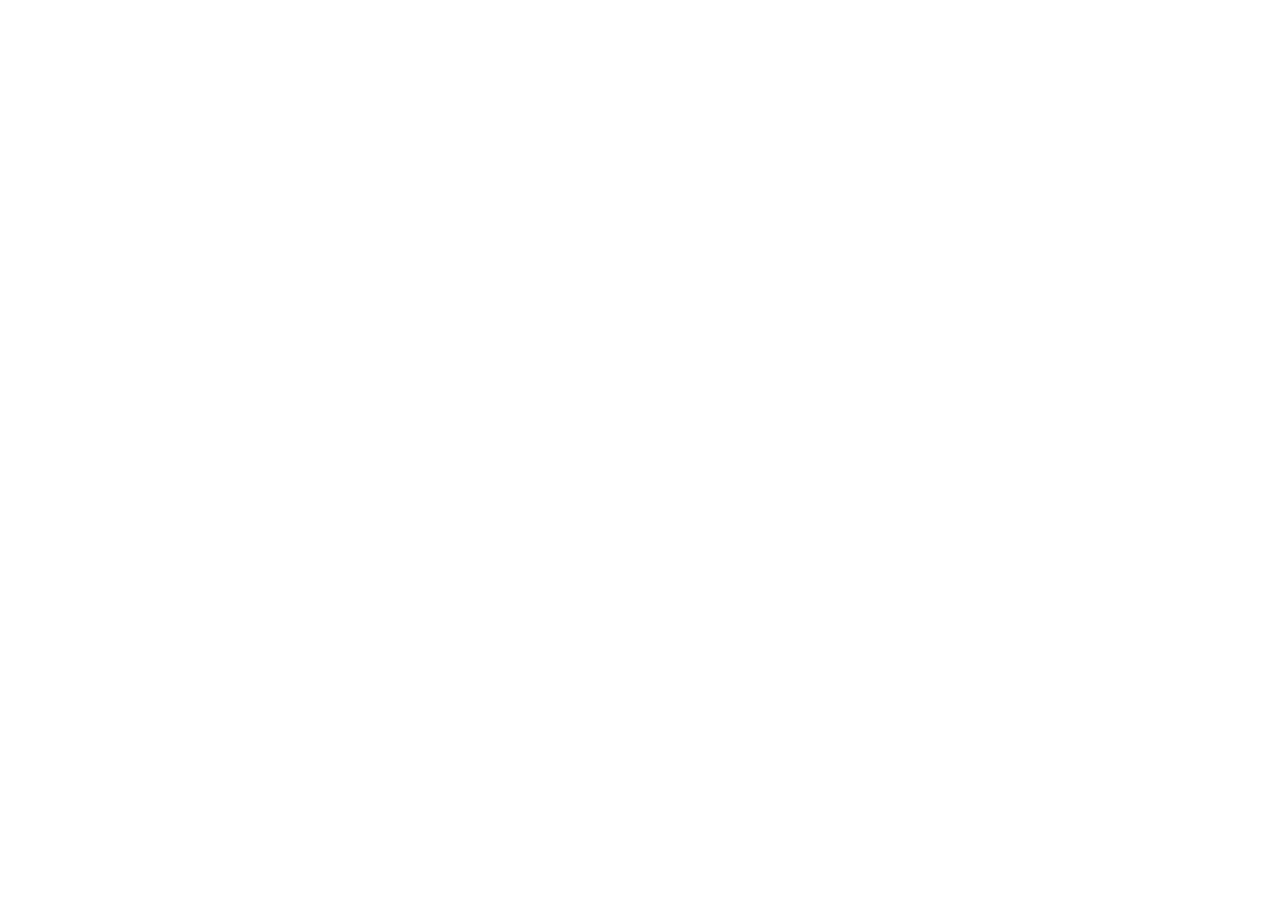
==== index.html @ f0257e53 "Add files via upload" ====
<!DOCTYPE html>
<html lang="bn">
<head>
<meta charset="UTF-8">
<meta name="viewport" content="width=device-width, initial-scale=1.0, viewport-fit=cover">
<title>রূপসা জনকল্যাণ ফাউন্ডেশন</title>

<!-- PWA -->
<link rel="manifest" href="manifest.json">
<meta name="theme-color" content="#0E3B36">
<meta name="mobile-web-app-capable" content="yes">
<meta name="apple-mobile-web-app-capable" content="yes">
<meta name="apple-mobile-web-app-status-bar-style" content="black-translucent">
<meta name="apple-mobile-web-app-title" content="রূপসা জেকেএফ">
<link rel="icon" type="image/png" href="icons/favicon.png">
<link rel="apple-touch-icon" href="icons/apple-touch-icon.png">

<link rel="preconnect" href="https://fonts.googleapis.com">
<link rel="preconnect" href="https://fonts.gstatic.com" crossorigin>
<link href="https://fonts.googleapis.com/css2?family=Baloo+Da+2:wght@500;600;700;800&family=Hind+Siliguri:wght@400;500;600;700&family=Work+Sans:wght@400;500;600&display=swap" rel="stylesheet">

<link rel="stylesheet" href="css/variables.css">
<link rel="stylesheet" href="css/base.css">
<link rel="stylesheet" href="css/nav.css">
<link rel="stylesheet" href="css/hero.css">
<link rel="stylesheet" href="css/sections.css">
<link rel="stylesheet" href="css/location.css">
<link rel="stylesheet" href="css/footer.css">
<link rel="stylesheet" href="css/feedback.css">
<link rel="stylesheet" href="css/legal.css">
<link rel="stylesheet" href="css/donate.css">
<link rel="stylesheet" href="css/member.css">
<link rel="stylesheet" href="https://cdnjs.cloudflare.com/ajax/libs/font-awesome/6.0.0/css/all.min.css">
</head>
<body>

<div id="nav-root"></div>
<div id="hero-root"></div>
<div id="intro-root"></div>
<div id="about-root"></div>
<div id="location-root"></div>
<div id="legal-root" hidden></div>
<div id="donate-root" hidden></div>
<div id="member-root" hidden></div>
<div id="footer-root"></div>
<div id="feedback-root"></div>

<script src="js/data.js"></script>
<script src="js/icons.js"></script>
<script src="js/nav.js"></script>
<script src="js/hero.js"></script>
<script src="js/sections.js"></script>
<script src="js/location.js"></script>
<script src="js/legal.js"></script>
<script src="js/donate.js"></script>
<script src="js/member-data.js"></script>
<script src="js/member.js"></script>
<script src="js/footer.js"></script>
<script src="js/feedback.js"></script>
<script src="js/router.js"></script>
<script src="js/main.js"></script>
<script src="js/pwa.js"></script>
</body>
</html>
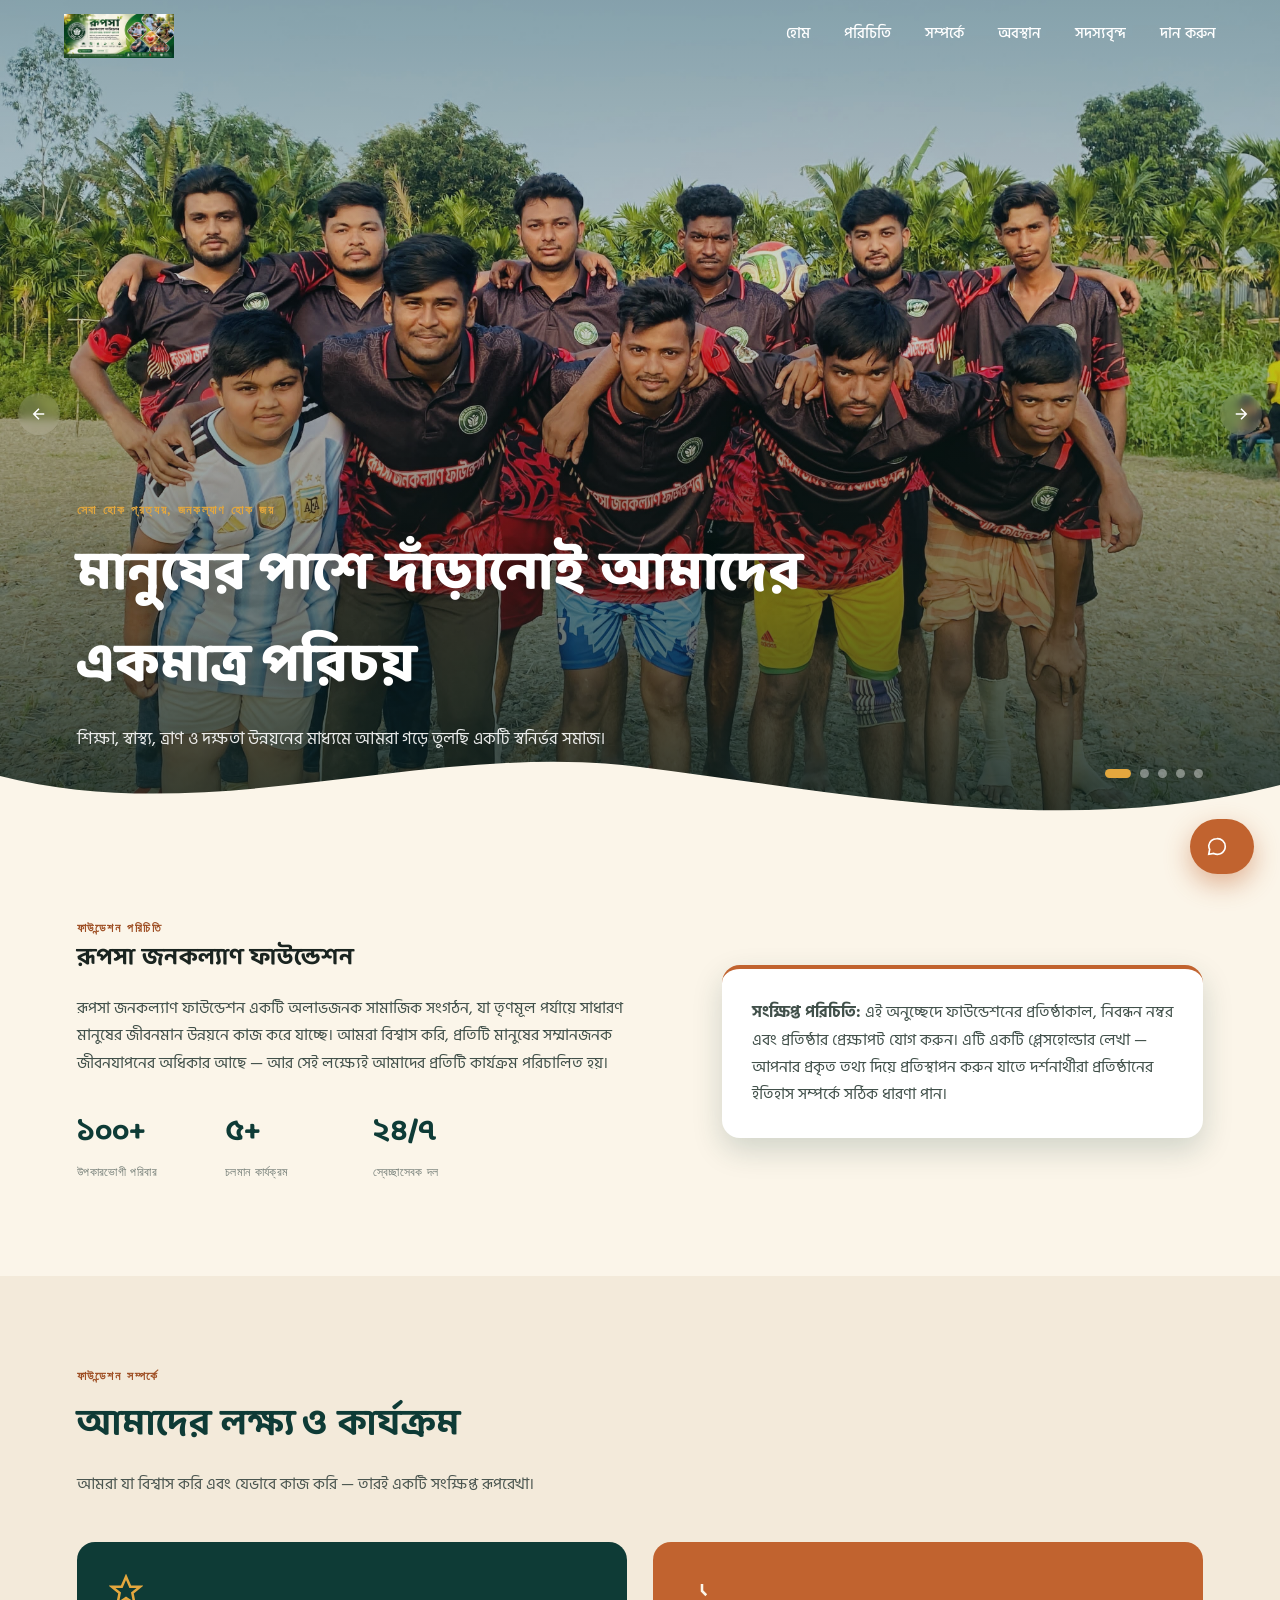
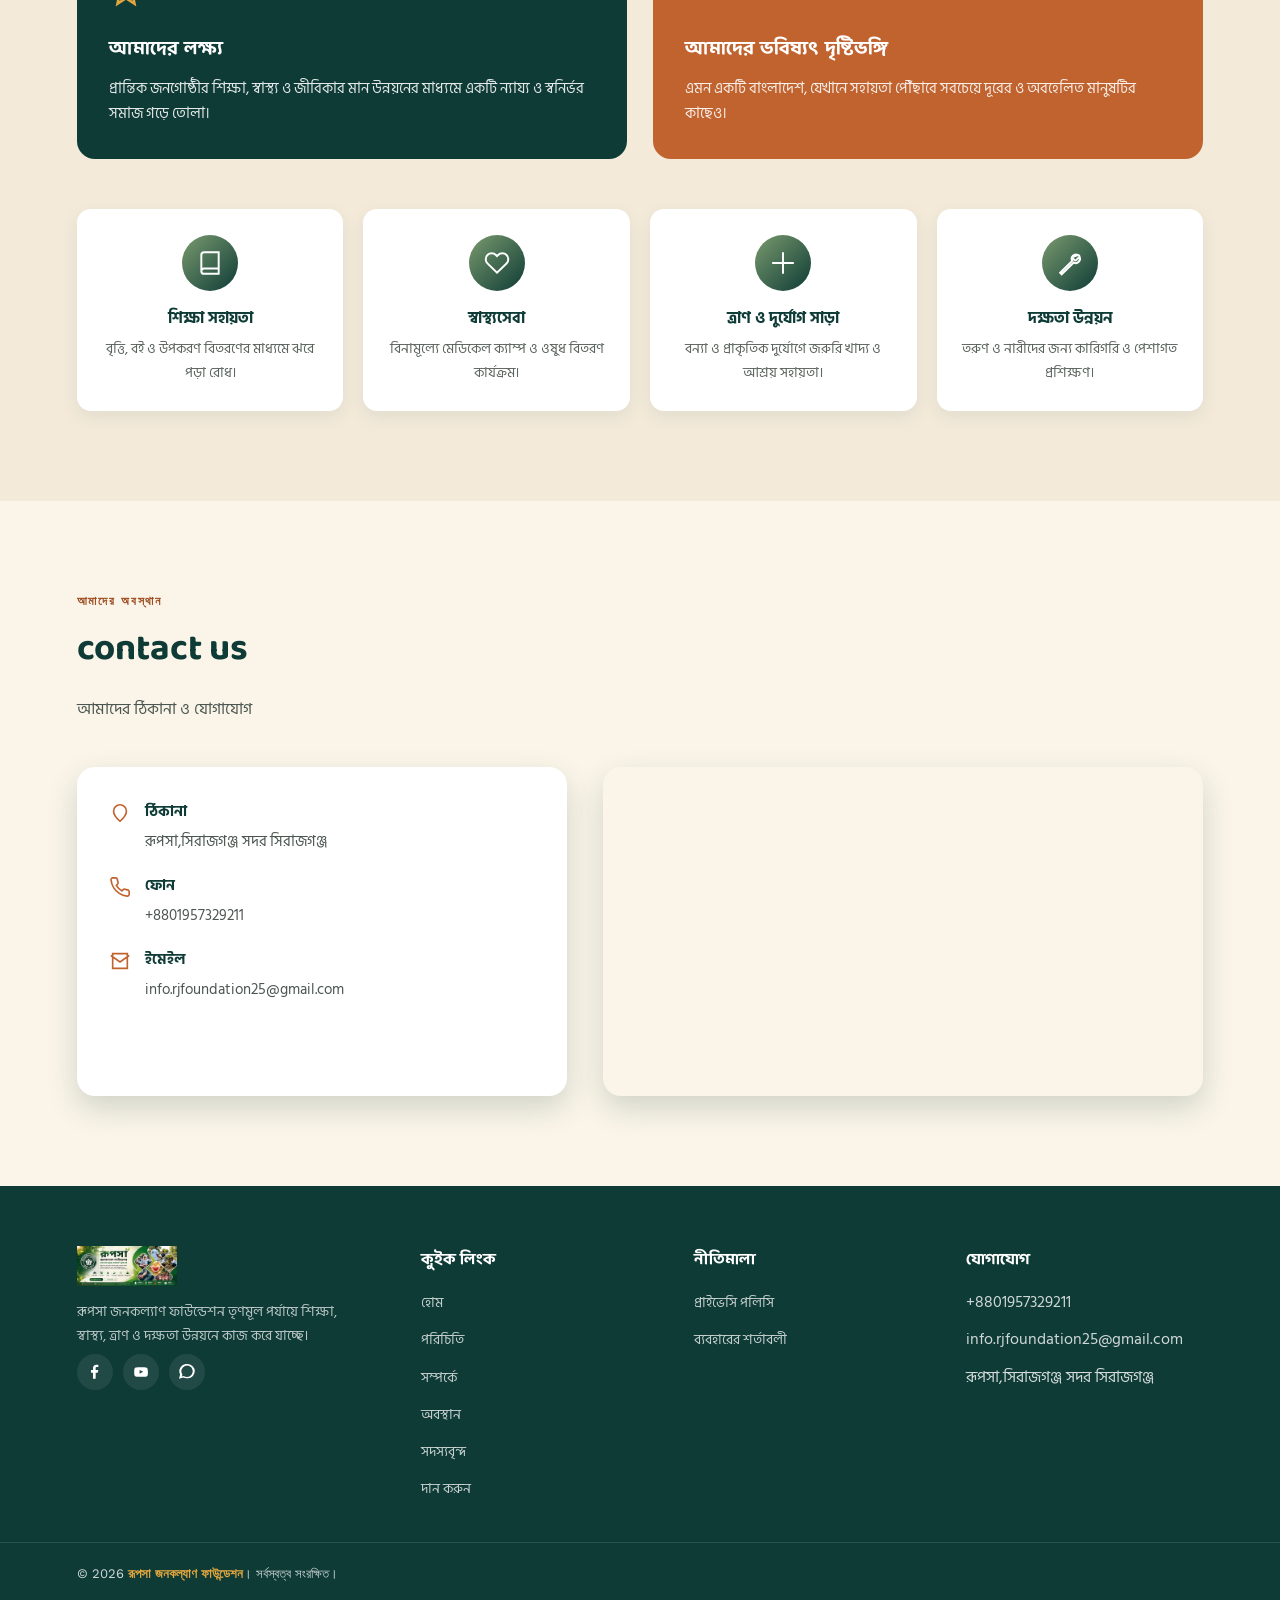
==== commit 89544d9f: "Update index.html" ====
--- a/index.html
+++ b/index.html
@@ -30,6 +30,7 @@
 <link rel="stylesheet" href="css/legal.css">
 <link rel="stylesheet" href="css/donate.css">
 <link rel="stylesheet" href="css/member.css">
+<link rel="stylesheet" href="css/back-home.css">
 <link rel="stylesheet" href="https://cdnjs.cloudflare.com/ajax/libs/font-awesome/6.0.0/css/all.min.css">
 </head>
 <body>
--- a/css/variables.css
+++ b/css/variables.css
@@ -0,0 +1,14 @@
+:root{
+  --river-deep:#0E3B36;
+  --river-deep-2:#124A43;
+  --clay:#C1632F;
+  --clay-dark:#9E4E23;
+  --turmeric:#E3A73E;
+  --rice:#FBF5E9;
+  --rice-2:#F3EADA;
+  --ink:#1A2420;
+  --moss:#7A9B6E;
+  --white:#FFFFFF;
+  --shadow: 0 12px 30px rgba(14,59,54,0.18);
+  --radius: 18px;
+}
--- a/css/base.css
+++ b/css/base.css
@@ -0,0 +1,30 @@
+*{ box-sizing:border-box; margin:0; padding:0; }
+html{ scroll-behavior:smooth; }
+body{
+  font-family:'Hind Siliguri', sans-serif;
+  background:var(--rice);
+  color:var(--ink);
+  line-height:1.7;
+  overflow-x:hidden;
+}
+h1,h2,h3,.logo-text{ font-family:'Baloo Da 2','Hind Siliguri',sans-serif; }
+a{ color:inherit; text-decoration:none; }
+img{ max-width:100%; display:block; }
+button{ font-family:inherit; cursor:pointer; border:none; background:none; }
+.eyebrow{
+  font-family:'Work Sans',sans-serif;
+  letter-spacing:.14em;
+  text-transform:uppercase;
+  font-size:.75rem;
+  font-weight:600;
+  color:var(--clay-dark);
+}
+section{ padding:90px 6vw; }
+.section-head{ max-width:640px; margin-bottom:44px; }
+.section-head h2{ font-size:clamp(1.6rem,3vw,2.3rem); margin-top:8px; color:var(--river-deep); }
+.section-head p{ margin-top:14px; color:#4B5650; }
+@media (prefers-reduced-motion: reduce){
+  html{ scroll-behavior:auto; }
+  *{ transition-duration:.001ms !important; animation-duration:.001ms !important; }
+}
+@media(max-width:520px){ section{ padding:64px 6vw; } }
--- a/css/nav.css
+++ b/css/nav.css
@@ -0,0 +1,51 @@
+.nav{
+  position:fixed; top:0; left:0; right:0; z-index:500;
+  display:flex; align-items:center; justify-content:space-between;
+  padding:14px 5vw;
+  background:rgba(14,59,54,0);
+  transition:background .35s ease, box-shadow .35s ease, padding .35s ease;
+}
+.nav.scrolled{
+  background:rgba(14,59,54,0.92);
+  backdrop-filter:blur(8px);
+  box-shadow:0 6px 20px rgba(0,0,0,0.15);
+  padding:10px 5vw;
+}
+.brand{ display:flex; align-items:center; gap:10px; }
+.brand-logo{ height:44px; width:auto; object-fit:contain; }
+.brand-mark{
+  width:38px; height:38px; border-radius:50%;
+  background:linear-gradient(135deg,var(--turmeric),var(--clay));
+  display:flex; align-items:center; justify-content:center;
+  font-weight:700; color:var(--white); font-family:'Baloo Da 2';
+  flex-shrink:0;
+}
+.logo-text{ color:var(--white); font-size:1.05rem; font-weight:700; line-height:1.2; }
+.logo-sub{ color:var(--turmeric); font-size:.68rem; font-family:'Work Sans'; letter-spacing:.08em; }
+.nav-links{ display:flex; gap:34px; }
+.nav-links a{ color:var(--white); font-weight:500; font-size:.95rem; position:relative; padding-bottom:4px; }
+.nav-links a::after{
+  content:''; position:absolute; left:0; bottom:0; width:0; height:2px;
+  background:var(--turmeric); transition:width .25s ease;
+}
+.nav-links a:hover::after{ width:100%; }
+.nav-toggle{ display:none; z-index:501; }
+.nav-toggle span{
+  display:block; width:24px; height:2px; background:var(--white); margin:5px 0;
+  transition:transform .3s ease, opacity .3s ease;
+}
+@media(max-width:720px){
+  .nav-links{
+    position:fixed; top:0; right:0; height:100vh; width:min(72vw,300px);
+    background:var(--river-deep); flex-direction:column; padding:90px 30px;
+    transform:translateX(100%); transition:transform .35s ease; gap:26px;
+    z-index:500;
+  }
+  .nav-links.open{ transform:translateX(0); }
+  .nav-toggle{ display:block; }
+
+  /* হ্যামবার্গার আইকন ক্রস (X) আইকনে পরিণত হবে */
+  .nav-toggle.active span:nth-child(1){ transform:translateY(7px) rotate(45deg); }
+  .nav-toggle.active span:nth-child(2){ opacity:0; }
+  .nav-toggle.active span:nth-child(3){ transform:translateY(-7px) rotate(-45deg); }
+}
--- a/css/hero.css
+++ b/css/hero.css
@@ -0,0 +1,34 @@
+.hero{ position:relative; height:92vh; min-height:520px; overflow:hidden; background:var(--river-deep); }
+.carousel{ position:absolute; inset:0; display:flex; height:100%; cursor:grab; touch-action:pan-y; }
+.carousel.dragging{ cursor:grabbing; }
+.slide{ position:relative; flex:0 0 100%; height:100%; overflow:hidden; }
+.slide img{ width:100%; height:100%; object-fit:cover; user-select:none; -webkit-user-drag:none; }
+.slide-fallback{
+  width:100%; height:100%; display:flex; align-items:center; justify-content:center;
+  flex-direction:column; gap:14px;
+  background:linear-gradient(135deg,var(--river-deep-2),var(--river-deep));
+}
+.slide-fallback svg{ width:52px; height:52px; opacity:.85; }
+.slide-fallback span{ color:rgba(255,255,255,.75); font-size:.9rem; font-family:'Work Sans'; }
+.hero-overlay{
+  position:absolute; inset:0;
+  background:linear-gradient(180deg, rgba(14,59,54,.35) 0%, rgba(14,59,54,.15) 35%, rgba(10,30,28,.85) 100%);
+  pointer-events:none;
+}
+.hero-content{ position:absolute; left:0; right:0; bottom:9%; z-index:20; padding:0 6vw; color:var(--white); pointer-events:none; }
+.hero-content .eyebrow{ color:var(--turmeric); }
+.hero-content h1{ font-size:clamp(2rem,5vw,3.4rem); font-weight:800; margin:8px 0 12px; max-width:820px; text-shadow:0 4px 20px rgba(0,0,0,.25); }
+.hero-content p{ max-width:560px; color:rgba(255,255,255,.9); font-size:1.05rem; }
+.hero-dots{ position:absolute; bottom:6%; right:6vw; z-index:25; display:flex; gap:9px; }
+.hero-dots button{ width:9px; height:9px; border-radius:50%; background:rgba(255,255,255,.4); transition:all .3s ease; padding:0; }
+.hero-dots button.active{ background:var(--turmeric); width:26px; border-radius:5px; }
+.hero-arrows{ position:absolute; inset:0; display:flex; align-items:center; justify-content:space-between; padding:0 18px; z-index:25; pointer-events:none; }
+.hero-arrow{
+  pointer-events:all; width:42px; height:42px; border-radius:50%;
+  background:rgba(255,255,255,.14); backdrop-filter:blur(4px);
+  display:flex; align-items:center; justify-content:center; color:var(--white); transition:background .2s ease;
+}
+.hero-arrow:hover{ background:rgba(255,255,255,.28); }
+.hero-arrow svg{ width:18px; height:18px; }
+.wave{ position:absolute; left:0; right:0; bottom:-2px; z-index:15; line-height:0; }
+.wave svg{ width:100%; height:90px; display:block; }
--- a/css/sections.css
+++ b/css/sections.css
@@ -0,0 +1,36 @@
+.intro{ background:var(--rice); }
+.intro-grid{ display:grid; grid-template-columns:1.1fr .9fr; gap:56px; align-items:center; }
+.intro-card{ background:var(--white); border-radius:var(--radius); padding:30px; box-shadow:var(--shadow); border-top:4px solid var(--clay); }
+.intro-card p{ color:#41504A; margin-bottom:0; }
+.stat-row{ display:flex; gap:28px; margin-top:30px; flex-wrap:wrap; }
+.stat{ min-width:120px; }
+.stat b{ font-family:'Baloo Da 2'; font-size:1.9rem; color:var(--river-deep); display:block; }
+.stat span{ font-family:'Work Sans'; font-size:.78rem; color:#6a756f; letter-spacing:.03em; }
+
+.about{ background:var(--rice-2); }
+.mv-grid{ display:grid; grid-template-columns:repeat(2,1fr); gap:26px; margin-bottom:50px; }
+.mv-card{ background:var(--river-deep); color:var(--white); border-radius:var(--radius); padding:32px; position:relative; overflow:hidden; }
+.mv-card.alt{ background:var(--clay); }
+.mv-card svg{ width:34px; height:34px; margin-bottom:16px; color:var(--turmeric); }
+.mv-card.alt svg{ color:var(--rice); }
+.mv-card h3{ font-size:1.2rem; margin-bottom:10px; }
+.mv-card p{ color:rgba(255,255,255,.88); font-size:.95rem; }
+
+.activities{ display:grid; grid-template-columns:repeat(4,1fr); gap:20px; }
+.activity{ background:var(--white); border-radius:14px; padding:26px 20px; text-align:center; box-shadow:0 6px 18px rgba(14,59,54,0.08); transition:transform .25s ease; }
+.activity:hover{ transform:translateY(-6px); }
+.activity-icon{
+  width:56px; height:56px; border-radius:50%; margin:0 auto 14px;
+  display:flex; align-items:center; justify-content:center;
+  background:linear-gradient(135deg,var(--moss),var(--river-deep));
+}
+.activity-icon svg{ width:26px; height:26px; color:var(--white); }
+.activity h4{ font-size:1rem; margin-bottom:6px; color:var(--river-deep); }
+.activity p{ font-size:.85rem; color:#5c655f; }
+
+@media(max-width:900px){
+  .intro-grid{ grid-template-columns:1fr; }
+  .mv-grid{ grid-template-columns:1fr; }
+  .activities{ grid-template-columns:repeat(2,1fr); }
+}
+@media(max-width:520px){ .activities{ grid-template-columns:1fr 1fr; } }
--- a/css/location.css
+++ b/css/location.css
@@ -0,0 +1,10 @@
+.location{ background:var(--rice); }
+.loc-grid{ display:grid; grid-template-columns:.9fr 1.1fr; gap:36px; align-items:stretch; }
+.loc-card{ background:var(--white); border-radius:var(--radius); padding:32px; box-shadow:var(--shadow); display:flex; flex-direction:column; gap:18px; }
+.loc-row{ display:flex; gap:14px; align-items:flex-start; }
+.loc-row svg{ width:22px; height:22px; color:var(--clay); flex-shrink:0; margin-top:3px; }
+.loc-row h4{ font-size:.95rem; color:var(--river-deep); margin-bottom:3px; }
+.loc-row span{ color:#4B5650; font-size:.92rem; }
+.map-wrap{ border-radius:var(--radius); overflow:hidden; box-shadow:var(--shadow); min-height:320px; }
+.map-wrap iframe{ width:100%; height:100%; min-height:320px; border:0; }
+@media(max-width:900px){ .loc-grid{ grid-template-columns:1fr; } }
--- a/css/footer.css
+++ b/css/footer.css
@@ -0,0 +1,58 @@
+.site-footer{ background:var(--river-deep); color:rgba(255,255,255,.8); }
+.footer-top{
+  display:grid; grid-template-columns:1.3fr 1fr 1fr 1fr; gap:36px;
+  padding:60px 6vw 40px; border-bottom:1px solid rgba(255,255,255,.12);
+}
+.footer-col h4{
+  color:var(--white); font-family:'Baloo Da 2'; font-size:1rem; margin-bottom:16px;
+  display:flex; align-items:center; justify-content:space-between; cursor:default;
+}
+.footer-col.brand-col .brand-logo-footer{ height:40px; margin-bottom:14px; }
+.footer-col.brand-col p{ font-size:.88rem; color:rgba(255,255,255,.7); max-width:280px; }
+.footer-links{ list-style:none; display:flex; flex-direction:column; gap:10px; }
+.footer-links a{ font-size:.9rem; color:rgba(255,255,255,.75); transition:color .2s ease, padding-right .2s ease; }
+.footer-links a:hover{ color:var(--turmeric); padding-right:4px; }
+.footer-social{ display:flex; gap:10px; margin-top:6px; }
+.footer-social a{
+  width:36px; height:36px; border-radius:50%; background:rgba(255,255,255,.08);
+  display:flex; align-items:center; justify-content:center; transition:background .2s ease, transform .2s ease;
+}
+.footer-social a:hover{ background:var(--turmeric); transform:translateY(-3px); }
+.footer-social svg{ width:16px; height:16px; color:var(--white); }
+.footer-accordion-toggle{ display:none; }
+
+.footer-bottom{
+  padding:20px 6vw; display:flex; align-items:center; justify-content:space-between;
+  font-size:.82rem; font-family:'Work Sans'; flex-wrap:wrap; gap:10px;
+}
+.footer-bottom b{ color:var(--turmeric); }
+
+.back-to-top{
+  position:fixed; left:26px; bottom:26px; z-index:880;
+  width:44px; height:44px; border-radius:50%;
+  background:var(--river-deep); color:var(--white);
+  display:flex; align-items:center; justify-content:center;
+  box-shadow:0 8px 20px rgba(14,59,54,.35);
+  opacity:0; transform:translateY(14px); pointer-events:none;
+  transition:all .3s ease;
+}
+.back-to-top.show{ opacity:1; transform:translateY(0); pointer-events:all; }
+.back-to-top:hover{ background:var(--clay); }
+.back-to-top svg{ width:18px; height:18px; }
+
+@media(max-width:900px){
+  .footer-top{ grid-template-columns:1fr 1fr; }
+}
+@media(max-width:640px){
+  .footer-top{ grid-template-columns:1fr; padding:44px 6vw 20px; gap:6px; }
+  .footer-col{ border-bottom:1px solid rgba(255,255,255,.1); padding-bottom:14px; }
+  .footer-col.brand-col{ border-bottom:none; }
+  .footer-col:not(.brand-col) h4{ cursor:pointer; }
+  .footer-accordion-toggle{ display:block; font-size:1.1rem; line-height:1; transition:transform .25s ease; }
+  .footer-col:not(.brand-col) .footer-links{
+    max-height:0; overflow:hidden; transition:max-height .3s ease; gap:0;
+  }
+  .footer-col:not(.brand-col).open .footer-links{ max-height:300px; padding-top:6px; }
+  .footer-col:not(.brand-col).open .footer-accordion-toggle{ transform:rotate(45deg); }
+  .footer-links a{ padding:6px 0; display:inline-block; }
+}
--- a/css/feedback.css
+++ b/css/feedback.css
@@ -0,0 +1,137 @@
+.fb-btn{
+  position:fixed; right:26px; bottom:26px; z-index:900;
+  display:flex; align-items:center; gap:10px;
+  background:var(--clay); color:var(--white);
+  padding:16px; border-radius:50px;
+  box-shadow:0 10px 26px rgba(193,99,47,0.45);
+  transition:padding .35s ease, box-shadow .3s ease;
+}
+.fb-btn svg{ width:22px; height:22px; flex-shrink:0; }
+.fb-btn-label{ max-width:0; overflow:hidden; white-space:nowrap; font-size:.92rem; font-weight:600; transition:max-width .35s ease; }
+.fb-btn:hover{ padding:16px 22px; box-shadow:0 12px 30px rgba(193,99,47,0.55); }
+.fb-btn:hover .fb-btn-label{ max-width:140px; }
+.fb-btn.pulse::before{
+  content:''; position:absolute; inset:0; border-radius:50%;
+  box-shadow:0 0 0 0 rgba(193,99,47,.55);
+  animation:fbpulse 2.4s ease-out infinite;
+}
+@keyframes fbpulse{
+  0%{ box-shadow:0 0 0 0 rgba(193,99,47,.5); }
+  70%{ box-shadow:0 0 0 16px rgba(193,99,47,0); }
+  100%{ box-shadow:0 0 0 0 rgba(193,99,47,0); }
+}
+.fb-tip{
+  position:fixed; right:26px; bottom:96px; z-index:895;
+  background:var(--river-deep); color:var(--white); font-size:.82rem;
+  padding:8px 14px; border-radius:10px; opacity:0; transform:translateY(6px);
+  transition:all .3s ease; pointer-events:none;
+}
+.fb-tip.show{ opacity:1; transform:translateY(0); }
+.fb-tip::after{ content:''; position:absolute; right:18px; bottom:-6px; border:6px solid transparent; border-top-color:var(--river-deep); }
+
+.fb-overlay{
+  position:fixed; inset:0; background:rgba(14,59,54,.55); backdrop-filter:blur(2px);
+  z-index:950; opacity:0; pointer-events:none; transition:opacity .3s ease;
+  display:flex; align-items:flex-end; justify-content:center;
+}
+.fb-overlay.open{ opacity:1; pointer-events:all; }
+@media(min-width:640px){ .fb-overlay{ align-items:center; } }
+
+.fb-panel{
+  position:relative; background:var(--rice); width:100%; max-width:420px; border-radius:22px 22px 0 0;
+  padding:30px 28px 34px; transform:translateY(40px); transition:transform .35s ease;
+  max-height:88vh; overflow-y:auto;
+}
+@media(min-width:640px){ .fb-panel{ border-radius:22px; } }
+.fb-overlay.open .fb-panel{ transform:translateY(0); }
+.fb-panel h3{ color:var(--river-deep); font-size:1.3rem; margin-bottom:6px; }
+.fb-panel > p{ color:#5c655f; font-size:.88rem; margin-bottom:20px; }
+.fb-close{ position:absolute; top:16px; right:16px; background:rgba(0,0,0,.06); width:32px; height:32px; border-radius:50%; display:flex; align-items:center; justify-content:center; }
+.fb-field{ margin-bottom:16px; }
+.fb-field label{ display:block; font-size:.82rem; font-weight:600; color:var(--river-deep); margin-bottom:6px; }
+.fb-field input, .fb-field textarea{
+  width:100%; border:1.5px solid #E1D9C7; border-radius:10px; padding:11px 14px;
+  font-family:'Hind Siliguri'; font-size:.95rem; background:var(--white); resize:vertical;
+}
+.fb-field input:focus, .fb-field textarea:focus{ outline:2px solid var(--moss); border-color:transparent; }
+.fb-stars{ display:flex; gap:6px; }
+.fb-stars button{ padding:2px; }
+.fb-stars svg{ width:26px; height:26px; color:#DBD2BE; transition:color .15s ease; }
+.fb-stars button.active svg, .fb-stars button:hover svg{ color:var(--turmeric); }
+.fb-submit{
+  width:100%; background:var(--river-deep); color:var(--white); padding:13px;
+  border-radius:12px; font-weight:600; font-size:.98rem; margin-top:6px; transition:background .2s ease;
+}
+.fb-submit:hover{ background:var(--river-deep-2); }
+.fb-toast{
+  position:fixed; left:50%; bottom:30px; transform:translate(-50%,20px);
+  background:var(--moss); color:var(--white); padding:13px 22px; border-radius:12px;
+  font-size:.9rem; z-index:1000; opacity:0; transition:all .3s ease; pointer-events:none;
+  box-shadow:var(--shadow);
+}
+.fb-toast.show{ opacity:1; transform:translate(-50%,0); }
+.fb-toast.fb-toast-error{ background:#B3402A; }
+
+.hidden{ display:none !important; }
+
+/* --- এভারেজ রেটিং সামারি --- */
+.fb-summary{
+  display:flex; gap:18px; background:var(--rice-2); border:1px solid #E1D9C7; border-radius:14px;
+  padding:16px; margin-bottom:20px; align-items:center; flex-wrap:wrap;
+}
+.fb-summary-score{ text-align:center; flex:0 0 auto; min-width:80px; }
+.fb-summary-score span{ display:block; font-size:2rem; font-weight:700; color:var(--river-deep); line-height:1; }
+.fb-summary-stars{ display:flex; justify-content:center; gap:2px; margin:6px 0 4px; }
+.fb-summary-stars span svg{ width:14px; height:14px; color:#DBD2BE; }
+.fb-summary-stars span.on svg{ color:var(--turmeric); }
+.fb-summary-score small{ color:#5c655f; font-size:.76rem; font-weight:600; }
+.fb-summary-bars{ flex:1; min-width:150px; display:flex; flex-direction:column; gap:6px; }
+.fb-bar-row{ display:flex; align-items:center; gap:8px; font-size:.76rem; color:var(--ink); }
+.fb-bar-label{ display:flex; align-items:center; gap:3px; min-width:28px; }
+.fb-bar-label svg{ color:var(--turmeric); }
+.fb-bar-track{ flex:1; height:7px; background:#E1D9C7; border-radius:6px; overflow:hidden; }
+.fb-bar-fill{ display:block; height:100%; background:var(--moss); border-radius:6px; transition:width .5s ease; }
+.fb-bar-pct{ min-width:30px; text-align:right; color:#5c655f; }
+
+.fb-hint{ display:block; font-size:.74rem; color:#5c655f; font-weight:400; margin-top:4px; }
+
+.fb-form-actions{ display:flex; gap:10px; margin-top:6px; }
+.fb-form-actions .fb-submit{ margin-top:0; }
+.fb-delete{
+  flex:0 0 auto; background:var(--white); color:#B3402A; border:1.5px solid #E7C6BC;
+  padding:13px 16px; border-radius:12px; font-weight:600; font-size:.9rem; transition:background .2s ease;
+}
+.fb-delete:hover{ background:#FBEDEA; }
+
+.fb-divider{
+  text-align:center; color:#5c655f; font-weight:600; font-size:.85rem;
+  margin:24px 0 14px; position:relative;
+}
+.fb-divider::before, .fb-divider::after{ content:''; position:absolute; top:50%; width:32%; border-top:1.5px solid #E1D9C7; }
+.fb-divider::before{ left:0; }
+.fb-divider::after{ right:0; }
+
+.fb-reviews{ display:flex; flex-direction:column; gap:12px; }
+.fb-empty{ text-align:center; color:#5c655f; font-size:.88rem; padding:10px 0; }
+
+.fb-review-item{
+  background:var(--white); border:1px solid #E1D9C7; border-radius:14px; padding:14px 16px;
+}
+.fb-review-top{ display:flex; align-items:center; gap:10px; margin-bottom:8px; }
+.fb-review-avatar{
+  width:34px; height:34px; border-radius:50%; background:var(--river-deep); color:var(--white);
+  display:flex; align-items:center; justify-content:center; font-weight:700; font-size:.9rem; flex-shrink:0;
+}
+.fb-review-namebox{ display:flex; flex-direction:column; min-width:0; }
+.fb-review-name{ font-weight:600; color:var(--ink); font-size:.92rem; word-break:break-word; }
+.fb-review-stars{ display:flex; gap:1px; margin-top:2px; }
+.fb-review-stars .fb-star-sm svg{ width:11px; height:11px; color:#DBD2BE; }
+.fb-review-stars .fb-star-sm.on svg{ color:var(--turmeric); }
+.fb-review-text{ font-size:.9rem; color:var(--ink); line-height:1.6; margin:0; }
+.fb-review-date{ display:block; margin-top:8px; font-size:.72rem; color:#8a9187; }
+
+.fb-load-more{
+  display:block; margin:16px auto 0; background:none; border:1.5px solid #E1D9C7; color:var(--river-deep);
+  padding:9px 20px; border-radius:20px; font-weight:600; font-size:.85rem; transition:.2s;
+}
+.fb-load-more:hover{ border-color:var(--moss); }
--- a/css/legal.css
+++ b/css/legal.css
@@ -0,0 +1,7 @@
+.legal-page{ padding:150px 6vw 90px; max-width:820px; margin:0 auto; }
+.legal-page h1{ color:var(--river-deep); font-size:clamp(1.7rem,4vw,2.4rem); margin-bottom:18px; }
+.legal-page h2{ color:var(--river-deep); font-size:1.2rem; margin:30px 0 10px; }
+.legal-page p, .legal-page li{ color:#41504A; font-size:.98rem; margin-bottom:10px; }
+.legal-page ul{ padding-right:20px; }
+.legal-updated{ font-family:'Work Sans'; font-size:.8rem; color:var(--clay-dark); margin-bottom:26px; display:block; }
+/* ---------- "মূল পাতায় ফিরুন" — এখন শেয়ার্ড ফিক্সড বাটন, দেখুন css/back-home.css (.rjf-back-home) ---------- */
--- a/css/donate.css
+++ b/css/donate.css
@@ -0,0 +1,644 @@
+/* ==========================================================================
+   রূপসা জনকল্যাণ ফাউন্ডেশন — Donation Page
+   Design tokens
+   ========================================================================== */
+
+@import url('https://fonts.googleapis.com/css2?family=Hind+Siliguri:wght@400;500;600;700&family=Fraunces:opsz,wght@9..144,400;9..144,500;9..144,600;9..144,700&display=swap');.donate-page {
+  /* Color — warm cotton & marigold, deep teal (the palette this foundation
+     already uses on its main site), not the neon-tech look this page had. */
+  --cream: #FBF5E9;
+  --card: #FFFFFF;
+  --ink: #22302B;
+  --ink-soft: #5B6B62;
+  --teal: #0E5F52;
+  --teal-deep: #0A4A40;
+  --marigold: #E4A335;
+  --marigold-deep: #C7841C;
+  --terracotta: #C1502E;
+  --stitch: #D8C6A1;
+  --line: rgba(34, 48, 43, 0.1);
+
+  --font-display: 'Fraunces', 'Hind Siliguri', serif;
+  --font-body: 'Hind Siliguri', 'Fraunces', sans-serif;
+
+  --radius-lg: 22px;
+  --radius-md: 14px;
+  --radius-sm: 9px;
+
+  --shadow-card: 0 24px 60px -20px rgba(14, 95, 82, 0.35);
+  --shadow-soft: 0 8px 24px -12px rgba(34, 48, 43, 0.25);
+}
+
+.donate-page.dark-theme {
+  --cream: #10201B;
+  --card: #16302A;
+  --ink: #F3EFE3;
+  --ink-soft: #B9C7C0;
+  --line: rgba(243, 239, 227, 0.12);
+  --stitch: #3D5148;
+  --shadow-card: 0 24px 60px -18px rgba(0, 0, 0, 0.6);
+}
+
+.donate-page * { box-sizing: border-box; }
+
+.donate-page { scroll-behavior: smooth; }
+
+.donate-page {
+  margin: 0;
+  padding-top: 130px;
+  font-family: var(--font-body);
+  background: var(--cream);
+  color: var(--ink);
+  min-height: 100vh;
+  -webkit-font-smoothing: antialiased;
+  transition: background 0.4s ease, color 0.4s ease;
+}
+@media (max-width: 520px) { .donate-page { padding-top: 105px; } }
+
+.donate-page a { color: inherit; }
+
+.donate-page ::selection { background: var(--marigold); color: var(--teal-deep); }
+
+.donate-page /* Focus visibility kept everywhere for accessibility */
+a:focus-visible,
+.donate-page button:focus-visible,
+.donate-page input:focus-visible,
+.donate-page select:focus-visible {
+  outline: 2px solid var(--marigold);
+  outline-offset: 2px;
+}
+
+.donate-page /* ==========================================================================
+   Top bar
+   ========================================================================== */
+
+.topbar {
+  position: sticky;
+  top: 0;
+  z-index: 40;
+  display: flex;
+  align-items: center;
+  justify-content: space-between;
+  gap: 12px;
+  padding: 14px 18px;
+  background: var(--teal);
+  color: #FBF5E9;
+}
+
+.donate-page .topbar-brand {
+  display: flex;
+  align-items: center;
+  gap: 10px;
+  min-width: 0;
+}
+
+.donate-page .logo-img {
+  width: 42px;
+  height: 42px;
+  border-radius: 50%;
+  border: 2px solid var(--marigold);
+  object-fit: cover;
+  flex-shrink: 0;
+  background: #fff;
+}
+
+.donate-page .topbar-brand h1 {
+  font-family: var(--font-display);
+  font-size: 15px;
+  font-weight: 600;
+  margin: 0;
+  line-height: 1.25;
+  white-space: nowrap;
+  overflow: hidden;
+  text-overflow: ellipsis;
+}
+
+.donate-page .topbar-brand span {
+  display: block;
+  font-size: 11px;
+  color: rgba(251, 245, 233, 0.75);
+  font-weight: 400;
+}
+
+.donate-page .topbar-actions {
+  display: flex;
+  align-items: center;
+  gap: 8px;
+  flex-shrink: 0;
+}
+
+.donate-page .icon-btn {
+  background: rgba(251, 245, 233, 0.12);
+  border: 1px solid rgba(251, 245, 233, 0.28);
+  color: #FBF5E9;
+  width: 38px;
+  height: 38px;
+  border-radius: 50%;
+  cursor: pointer;
+  display: grid;
+  place-items: center;
+  font-size: 14px;
+  transition: background 0.25s ease, transform 0.25s ease;
+}
+
+.donate-page .icon-btn:hover { background: rgba(251, 245, 233, 0.22); transform: translateY(-1px); }
+
+.donate-page /* ==========================================================================
+   Side menu
+   ========================================================================== */
+
+.menu-overlay {
+  position: fixed;
+  inset: 0;
+  background: rgba(10, 20, 17, 0.55);
+  z-index: 60;
+  opacity: 0;
+  pointer-events: none;
+  transition: opacity 0.35s ease;
+}
+
+.donate-page .menu-overlay.active { opacity: 1; pointer-events: auto; }
+
+.donate-page .side-menu {
+  position: fixed;
+  top: 0;
+  left: -280px;
+  width: 270px;
+  height: 100%;
+  background: var(--card);
+  z-index: 61;
+  transition: left 0.35s cubic-bezier(.2,.8,.2,1);
+  box-shadow: 12px 0 40px rgba(0,0,0,0.25);
+  padding: 26px 0 0;
+  display: flex;
+  flex-direction: column;
+}
+
+.donate-page .side-menu.active { left: 0; }
+
+.donate-page .side-menu-header {
+  padding: 0 22px 18px;
+  border-bottom: 1px dashed var(--stitch);
+  margin-bottom: 8px;
+}
+
+.donate-page .side-menu-header strong {
+  font-family: var(--font-display);
+  font-size: 17px;
+  display: block;
+}
+
+.donate-page .side-menu-header small { color: var(--ink-soft); font-size: 12px; }
+
+.donate-page .side-menu a {
+  display: flex;
+  align-items: center;
+  gap: 14px;
+  padding: 13px 22px;
+  text-decoration: none;
+  color: var(--ink);
+  font-weight: 500;
+  font-size: 14.5px;
+  border-left: 3px solid transparent;
+  transition: background 0.2s ease, border-color 0.2s ease, padding-left 0.2s ease;
+}
+
+.donate-page .side-menu a i { width: 20px; text-align: center; color: var(--marigold-deep); }
+
+.donate-page .side-menu a:hover {
+  background: color-mix(in srgb, var(--marigold) 12%, transparent);
+  border-left-color: var(--marigold);
+  padding-left: 26px;
+}
+
+.donate-page /* ==========================================================================
+   Hero strip — replaces the old scrolling marquee
+   ========================================================================== */
+
+.hero-strip {
+  background: var(--teal-deep);
+  color: #F3EFE3;
+  text-align: center;
+  padding: 34px 18px 60px;
+}
+
+.donate-page .hero-strip .kicker {
+  font-size: 12.5px;
+  letter-spacing: 0.14em;
+  text-transform: uppercase;
+  color: var(--marigold);
+  font-weight: 600;
+  margin: 0 0 10px;
+}
+
+.donate-page .hero-strip h2 {
+  font-family: var(--font-display);
+  font-weight: 600;
+  font-size: clamp(22px, 5vw, 30px);
+  margin: 0 auto 10px;
+  max-width: 520px;
+  line-height: 1.35;
+}
+
+.donate-page .hero-strip p {
+  max-width: 480px;
+  margin: 0 auto;
+  color: rgba(243, 239, 227, 0.78);
+  font-size: 14.5px;
+  line-height: 1.6;
+}
+
+.donate-page /* ==========================================================================
+   Donation card
+   ========================================================================== */
+
+.dashboard-main {
+  display: flex;
+  justify-content: center;
+  padding: 0 16px 60px;
+  margin-top: -34px;
+}
+
+.donate-page .donation-card {
+  width: 100%;
+  max-width: 440px;
+  background: var(--card);
+  background-image: linear-gradient(180deg, color-mix(in srgb, var(--teal) 4%, transparent), transparent 140px);
+  border: 1px solid var(--line);
+  border-radius: var(--radius-lg);
+  box-shadow: var(--shadow-card);
+  padding: 30px 26px 28px;
+  position: relative;
+}
+
+.donate-page /* Kantha running-stitch signature — a nod to Bengali nakshi kantha
+   embroidery,
+.donate-page used as the card's top seam */
+.donation-card::before {
+  content: "";
+  position: absolute;
+  top: 0;
+  left: 24px;
+  right: 24px;
+  height: 1px;
+  background-image: repeating-linear-gradient(
+    90deg,
+    var(--marigold) 0 8px,
+    transparent 8px 16px
+  );
+}
+
+.donate-page .card-title {
+  font-family: var(--font-display);
+  font-size: 21px;
+  font-weight: 600;
+  text-align: center;
+  margin: 6px 0 18px;
+  line-height: 1.4;
+}
+
+.donate-page .pay-panel {
+  background: color-mix(in srgb, var(--teal) 7%, transparent);
+  border: 1px solid var(--line);
+  border-radius: var(--radius-md);
+  padding: 16px;
+  text-align: center;
+  margin-bottom: 20px;
+}
+
+.donate-page .pay-panel .label {
+  font-size: 11.5px;
+  color: var(--ink-soft);
+  letter-spacing: 0.04em;
+}
+
+.donate-page .pay-panel .number {
+  font-family: var(--font-display);
+  font-size: 24px;
+  font-weight: 600;
+  color: var(--teal);
+  display: block;
+  margin: 6px 0 12px;
+  letter-spacing: 0.03em;
+}
+
+.donate-page.dark-theme .pay-panel .number { color: var(--marigold); }
+
+.donate-page .copy-btn {
+  background: var(--marigold);
+  color: var(--teal-deep);
+  border: none;
+  padding: 9px 20px;
+  border-radius: 999px;
+  font-weight: 700;
+  font-size: 12.5px;
+  cursor: pointer;
+  transition: transform 0.2s ease, background 0.2s ease;
+}
+
+.donate-page .copy-btn:hover { transform: translateY(-1px); background: var(--marigold-deep); }
+
+.donate-page .subtitle {
+  text-align: center;
+  font-size: 13px;
+  color: var(--ink-soft);
+  line-height: 1.65;
+  margin: 0 0 20px;
+}
+
+.donate-page /* Honeypot — kept in the DOM and tab order excluded,
+.donate-page but invisible to
+   people. Bots that auto-fill every field will trip this. */
+.hp-field {
+  position: absolute;
+  left: -9999px;
+  width: 1px;
+  height: 1px;
+  overflow: hidden;
+}
+
+.donate-page .field-group { margin-bottom: 14px; position: relative; }
+
+.donate-page .field-group input,
+.donate-page .field-group select {
+  width: 100%;
+  padding: 13px 14px;
+  background: var(--cream);
+  border: 1.5px solid var(--line);
+  border-radius: var(--radius-sm);
+  color: var(--ink);
+  font-family: var(--font-body);
+  font-size: 14px;
+  transition: border-color 0.2s ease, box-shadow 0.2s ease;
+}
+
+.donate-page .field-group.has-icon input,
+.donate-page .field-group.has-icon select {
+  padding-left: 40px;
+}
+
+.donate-page .field-icon {
+  position: absolute;
+  left: 14px;
+  top: 15px;
+  font-size: 13px;
+  color: var(--ink-soft);
+  pointer-events: none;
+}
+
+.donate-page .field-group.has-icon input:focus ~ .field-icon,
+.donate-page .field-group.has-icon select:focus ~ .field-icon {
+  color: var(--teal);
+}
+
+.donate-page .field-group input::placeholder { color: var(--ink-soft); opacity: 0.8; }
+
+.donate-page .field-group input:focus,
+.donate-page .field-group select:focus {
+  border-color: var(--teal);
+  box-shadow: 0 0 0 3px color-mix(in srgb, var(--teal) 18%, transparent);
+  outline: none;
+}
+
+.donate-page .invalid-signal { border-color: var(--terracotta) !important; }
+
+.donate-page .error-hint {
+  color: var(--terracotta);
+  font-size: 11.5px;
+  margin-top: 5px;
+  display: none;
+}
+
+.donate-page .invalid-signal + .error-hint { display: block; }
+
+.donate-page .trx-guide {
+  position: absolute;
+  right: 12px;
+  top: 13px;
+  color: var(--teal);
+  cursor: pointer;
+  font-size: 15px;
+}
+
+.donate-page.dark-theme .trx-guide { color: var(--marigold); }
+
+.donate-page .amount-options {
+  display: flex;
+  gap: 8px;
+  margin-bottom: 12px;
+}
+
+.donate-page .amt-btn {
+  flex: 1;
+  background: transparent;
+  border: 1.5px solid var(--teal);
+  color: var(--teal);
+  padding: 9px 4px;
+  border-radius: var(--radius-sm);
+  cursor: pointer;
+  font-weight: 700;
+  font-size: 13px;
+  transition: background 0.2s ease, color 0.2s ease;
+}
+
+.donate-page.dark-theme .amt-btn { border-color: var(--marigold); color: var(--marigold); }
+
+.donate-page .amt-btn:hover,
+.donate-page .amt-btn.active {
+  background: var(--teal);
+  color: #FBF5E9;
+}
+
+.donate-page.dark-theme .amt-btn:hover,
+.donate-page.dark-theme .amt-btn.active {
+  background: var(--marigold);
+  color: var(--teal-deep);
+}
+
+.donate-page .recaptcha-row {
+  display: flex;
+  justify-content: center;
+  margin: 18px 0 6px;
+}
+
+.donate-page .btn-submit {
+  width: 100%;
+  padding: 15px;
+  background: var(--teal);
+  color: #FBF5E9;
+  font-weight: 700;
+  font-size: 14.5px;
+  letter-spacing: 0.02em;
+  border: none;
+  border-radius: var(--radius-sm);
+  cursor: pointer;
+  margin-top: 8px;
+  display: flex;
+  align-items: center;
+  justify-content: center;
+  gap: 10px;
+  transition: background 0.25s ease, transform 0.2s ease;
+}
+
+.donate-page .btn-submit:hover { background: var(--teal-deep); transform: translateY(-1px); }
+
+.donate-page .btn-submit:active:not(:disabled) { transform: translateY(0) scale(0.98); }
+
+.donate-page .btn-submit:disabled { opacity: 0.7; cursor: progress; transform: none; }
+
+.donate-page .copy-btn:active,
+.donate-page .amt-btn:active { transform: scale(0.96); }
+
+.donate-page .spinner {
+  display: none;
+  width: 16px;
+  height: 16px;
+  border: 2.5px solid rgba(251, 245, 233, 0.35);
+  border-top-color: #FBF5E9;
+  border-radius: 50%;
+  animation: spin 0.8s linear infinite;
+}
+
+@keyframes spin { to { transform: rotate(360deg); } }
+
+.donate-page .trust-line {
+  display: flex;
+  align-items: center;
+  justify-content: center;
+  gap: 7px;
+  text-align: center;
+  font-size: 11.5px;
+  color: var(--teal);
+  margin: 14px 0 0;
+  font-weight: 600;
+}
+
+.donate-page.dark-theme .trust-line { color: var(--marigold); }
+
+.donate-page .footer-msg {
+  text-align: center;
+  font-size: 11.5px;
+  color: var(--ink-soft);
+  margin: 8px 0 0;
+  line-height: 1.6;
+}
+
+.donate-page /* ==========================================================================
+   Success overlay
+   ========================================================================== */
+
+#successOverlay {
+  display: none;
+  position: absolute;
+  inset: 0;
+  background: var(--card);
+  border-radius: var(--radius-lg);
+  flex-direction: column;
+  justify-content: center;
+  align-items: center;
+  text-align: center;
+  padding: 30px;
+  z-index: 5;
+}
+
+.donate-page .badge-ring {
+  width: 74px;
+  height: 74px;
+  border-radius: 50%;
+  background: color-mix(in srgb, var(--teal) 12%, transparent);
+  display: grid;
+  place-items: center;
+  margin-bottom: 20px;
+  position: relative;
+}
+
+.donate-page .badge-ring::before {
+  content: "";
+  position: absolute;
+  inset: -6px;
+  border-radius: 50%;
+  border: 2px dashed var(--marigold);
+  animation: spin 12s linear infinite;
+}
+
+.donate-page .badge-ring i { font-size: 30px; color: var(--teal); }
+
+.donate-page.dark-theme .badge-ring i { color: var(--marigold); }
+
+.donate-page #successOverlay h2 {
+  font-family: var(--font-display);
+  font-size: 19px;
+  margin: 0 0 8px;
+  color: var(--teal);
+}
+
+.donate-page.dark-theme #successOverlay h2 { color: var(--marigold); }
+
+.donate-page #successOverlay p {
+  color: var(--ink-soft);
+  font-size: 13.5px;
+  line-height: 1.6;
+  margin: 0 0 18px;
+}
+
+.donate-page /* ==========================================================================
+   Toast
+   ========================================================================== */
+
+#donateToast {
+  visibility: hidden;
+  position: fixed;
+  bottom: 26px;
+  left: 50%;
+  transform: translateX(-50%);
+  background: var(--ink);
+  color: var(--cream);
+  padding: 10px 22px;
+  border-radius: 999px;
+  z-index: 1000;
+  font-size: 12.5px;
+  box-shadow: var(--shadow-soft);
+}
+
+.donate-page #donateToast.show { visibility: visible; animation: toast-pop 0.25s ease; }
+
+@keyframes toast-pop {
+  from { opacity: 0; transform: translate(-50%, 8px); }
+  to { opacity: 1; transform: translate(-50%, 0); }
+}
+
+.donate-page /* ==========================================================================
+   Footer
+   ========================================================================== */
+
+footer {
+  padding: 20px;
+  background: var(--teal-deep);
+  color: rgba(243, 239, 227, 0.65);
+  text-align: center;
+  font-size: 12.5px;
+}
+
+.donate-page /* ==========================================================================
+   Motion & entrance
+   ========================================================================== */
+
+.donation-card,
+.donate-page .hero-strip {
+  animation: rise 0.6s cubic-bezier(.2,.8,.2,1) both;
+}
+
+@keyframes rise {
+  from { opacity: 0; transform: translateY(14px); }
+  to { opacity: 1; transform: translateY(0); }
+}
+
+@media (prefers-reduced-motion: reduce) {.donate-page * { animation-duration: 0.01ms !important; animation-iteration-count: 1 !important; transition-duration: 0.01ms !important; }
+}
+
+@media (max-width: 380px) {.donate-page .donation-card { padding: 26px 18px 24px; }
+
+.donate-page .amount-options { flex-wrap: wrap; }
+}
+
+/* "মূল পাতায় ফিরুন" — এখন শেয়ার্ড ফিক্সড বাটন, দেখুন css/back-home.css (.rjf-back-home) */
--- a/css/member.css
+++ b/css/member.css
@@ -0,0 +1,424 @@
+/* ==========================================================================
+   স্থায়ী কমিটি ও সাধারণ সদস্য পেজ — #/member রুট
+   .member-page এর ভেতরেই সব স্টাইল আটকে রাখা হয়েছে, কিন্তু রঙ ও টাইপোগ্রাফি
+   ইচ্ছাকৃতভাবে মূল হোমপেজের ডিজাইন-ভাষা (variables.css) থেকে নেওয়া, যাতে
+   মেম্বার পেজটাও একই সাইটের অংশ মনে হয়
+   ========================================================================== */
+
+.member-page {
+  --m-bg: var(--rice);
+  --m-bg-soft: var(--rice-2);
+  --m-surface: var(--white);
+  --m-glass-bg: rgba(14, 59, 54, 0.05);
+  --m-glass-hover: rgba(14, 59, 54, 0.1);
+  --m-glass-border: rgba(14, 59, 54, 0.14);
+  --m-accent: var(--clay);
+  --m-accent-2: var(--turmeric);
+  --m-success: var(--moss);
+  --m-warning: var(--clay-dark);
+  --m-text-main: var(--river-deep);
+  --m-text-sub: #5c655f;
+  --m-radius-lg: 24px;
+  --m-radius-md: 16px;
+  --m-transition: all 0.35s cubic-bezier(0.25, 1, 0.5, 1);
+  --m-max-width: 1180px;
+
+  display: block;
+  position: relative;
+  margin: 0 auto;
+  max-width: var(--m-max-width);
+  padding: 130px 20px 60px;
+  background-color: var(--m-bg);
+  background-image:
+    radial-gradient(circle at 15% 10%, rgba(193, 99, 47, 0.08), transparent 40%),
+    radial-gradient(circle at 85% 30%, rgba(227, 167, 62, 0.12), transparent 45%);
+  border-radius: var(--m-radius-lg);
+  font-family: 'Hind Siliguri', sans-serif;
+  color: var(--m-text-main);
+  line-height: 1.5;
+  overflow: hidden;
+}
+
+.member-page * { box-sizing: border-box; }
+.member-page h1, .member-page h2, .member-page h3, .member-page h4 { font-family: 'Baloo Da 2', 'Hind Siliguri', sans-serif; }
+.member-page h1, .member-page h2, .member-page h3, .member-page h4, .member-page p { margin: 0; }
+.member-page a { color: inherit; text-decoration: none; }
+.member-page button { font-family: inherit; }
+.member-page img { max-width: 100%; display: block; }
+
+/* ---------- "মূল পাতায় ফিরুন" — এখন শেয়ার্ড ফিক্সড বাটন, দেখুন css/back-home.css (.rjf-back-home) ---------- */
+
+/* ---------- হিরো সেকশন ---------- */
+.member-page .hero-banner {
+  width: 100%;
+  padding: 46px 24px;
+  margin-bottom: 20px;
+  background: linear-gradient(-45deg, var(--river-deep), var(--river-deep-2), var(--river-deep), var(--clay-dark));
+  background-size: 400% 400%;
+  animation: memberGradientBG 10s ease infinite;
+  border-radius: var(--m-radius-lg);
+  border: 1px solid var(--m-glass-border);
+  display: flex;
+  flex-direction: column;
+  justify-content: center;
+  align-items: center;
+  position: relative;
+  overflow: hidden;
+  box-shadow: 0 20px 50px rgba(14, 59, 46, 0.28);
+  text-align: center;
+}
+.member-page .banner-content { position: relative; z-index: 2; }
+.member-page .banner-content .eyebrow {
+  display: inline-block;
+  font-size: 0.8rem;
+  letter-spacing: 2px;
+  color: var(--turmeric);
+  background: rgba(227, 167, 62, 0.12);
+  border: 1px solid rgba(227, 167, 62, 0.3);
+  padding: 5px 16px;
+  border-radius: 50px;
+  margin-bottom: 14px;
+  font-family: 'Work Sans', sans-serif;
+  text-transform: uppercase;
+}
+.member-page .banner-content h1 {
+  color: var(--white);
+  font-size: clamp(1.6rem, 4vw, 2.6rem);
+  font-weight: 700;
+  text-shadow: 0 2px 10px rgba(0,0,0,0.35);
+  letter-spacing: 0.3px;
+}
+.member-page .banner-content p {
+  margin-top: 8px;
+  color: rgba(255, 255, 255, 0.82);
+  font-size: clamp(0.95rem, 2vw, 1.1rem);
+}
+.member-page .particles .particle {
+  position: absolute;
+  background: rgba(227, 167, 62, 0.25);
+  border-radius: 50%;
+  animation: memberFloatParticle 6s infinite ease-in-out;
+}
+.member-page .particles .particle:nth-child(1) { width: 50px; height: 50px; left: 8%; top: -10px; animation-delay: 0s; }
+.member-page .particles .particle:nth-child(2) { width: 30px; height: 30px; right: 12%; bottom: -5px; animation-delay: 2s; }
+.member-page .particles .particle:nth-child(3) { width: 18px; height: 18px; left: 45%; top: 15px; animation-delay: 4s; }
+
+@keyframes memberGradientBG {
+  0% { background-position: 0% 50%; }
+  50% { background-position: 100% 50%; }
+  100% { background-position: 0% 50%; }
+}
+@keyframes memberFloatParticle {
+  0% { transform: translateY(0) scale(1); opacity: 0.4; }
+  50% { transform: translateY(-15px) scale(1.1); opacity: 0.8; }
+  100% { transform: translateY(0) scale(1); opacity: 0.4; }
+}
+
+/* ---------- লাইভ ভিজিটর কাউন্টার ---------- */
+.member-page .live-counter-wrapper { display: flex; justify-content: center; padding: 22px 0 6px; }
+.member-page .live-widget {
+  background: var(--white);
+  border: 1px solid var(--m-glass-border);
+  padding: 12px 25px;
+  border-radius: 50px;
+  display: flex;
+  align-items: center;
+  gap: 15px;
+  box-shadow: 0 8px 24px rgba(14, 59, 54, 0.1);
+  transition: var(--m-transition);
+}
+.member-page .live-widget:hover {
+  transform: translateY(-4px);
+  box-shadow: 0 12px 28px rgba(122, 155, 110, 0.25);
+  border-color: rgba(122, 155, 110, 0.4);
+}
+.member-page .live-indicator { position: relative; width: 12px; height: 12px; }
+.member-page .pulse {
+  display: block;
+  width: 12px; height: 12px;
+  background-color: var(--m-success);
+  border-radius: 50%;
+  box-shadow: 0 0 10px var(--m-success);
+  animation: memberPulseGlow 1.5s infinite;
+}
+@keyframes memberPulseGlow {
+  0% { transform: scale(0.8); box-shadow: 0 0 0 0 rgba(122, 155, 110, 0.7); }
+  70% { transform: scale(1.1); box-shadow: 0 0 0 15px rgba(122, 155, 110, 0); }
+  100% { transform: scale(0.8); box-shadow: 0 0 0 0 rgba(122, 155, 110, 0); }
+}
+.member-page .live-text { color: var(--m-text-sub); font-size: 15px; font-weight: 600; display: flex; align-items: center; gap: 8px; }
+.member-page .live-text i { color: var(--m-accent); }
+.member-page .live-count-box {
+  background: linear-gradient(135deg, var(--moss), var(--river-deep));
+  color: var(--white);
+  padding: 3px 15px;
+  border-radius: 20px;
+  font-size: 17px;
+  font-weight: bold;
+  min-width: 25px;
+  text-align: center;
+  box-shadow: 0 4px 15px rgba(122, 155, 110, 0.35);
+}
+.member-page .pop-anim { animation: memberPop 0.4s cubic-bezier(0.175, 0.885, 0.32, 1.275); }
+@keyframes memberPop {
+  0% { transform: scale(1); } 50% { transform: scale(1.3); } 100% { transform: scale(1); }
+}
+
+/* ---------- স্ট্যাটস ড্যাশবোর্ড ---------- */
+.member-page .stats-grid { display: grid; grid-template-columns: repeat(4, 1fr); gap: 16px; margin: 24px 0 34px; }
+.member-page .stat-card {
+  background: var(--white);
+  border: 1px solid var(--m-glass-border);
+  border-top: 3px solid var(--clay);
+  border-radius: var(--m-radius-md);
+  padding: 20px 16px;
+  text-align: center;
+  box-shadow: 0 6px 18px rgba(14, 59, 54, 0.06);
+  transition: var(--m-transition);
+}
+.member-page .stat-card:hover { transform: translateY(-4px); box-shadow: 0 12px 24px rgba(14, 59, 54, 0.12); }
+.member-page .stat-card .stat-icon { font-size: 1.3rem; color: var(--m-accent); margin-bottom: 8px; }
+.member-page .stat-card .stat-value { font-size: clamp(1.5rem, 3vw, 2rem); font-weight: 700; color: var(--river-deep); font-family: 'Baloo Da 2'; }
+.member-page .stat-card .stat-label { font-size: 0.85rem; color: var(--m-text-sub); margin-top: 4px; }
+@media (max-width: 700px) { .member-page .stats-grid { grid-template-columns: repeat(2, 1fr); } }
+
+/* ---------- সার্চ ও ফিল্টার ---------- */
+.member-page .controls-container {
+  position: sticky; top: 10px; z-index: 50;
+  display: flex; gap: 10px; margin-bottom: 10px;
+  background: rgba(251, 245, 233, 0.85);
+  backdrop-filter: blur(14px);
+  padding: 10px;
+  border-radius: var(--m-radius-md);
+  border: 1px solid var(--m-glass-border);
+}
+.member-page .search-bar, .member-page .category-filter {
+  background: var(--white);
+  border: 1px solid var(--m-glass-border);
+  color: var(--m-text-main);
+  padding: 12px 16px;
+  border-radius: 12px;
+  outline: none;
+  font-family: 'Hind Siliguri', sans-serif;
+  font-size: 0.98rem;
+  transition: var(--m-transition);
+}
+.member-page .search-bar { flex-grow: 1; }
+.member-page .search-bar:focus, .member-page .category-filter:focus { border-color: rgba(193, 99, 47, 0.5); box-shadow: 0 0 0 3px rgba(193, 99, 47, 0.12); }
+.member-page .search-bar::placeholder { color: var(--m-text-sub); }
+.member-page .category-filter { width: 170px; cursor: pointer; }
+.member-page .category-filter option { background-color: var(--white); color: var(--m-text-main); }
+.member-page .result-count { color: var(--m-text-sub); font-size: 0.85rem; margin: 4px 4px 20px; }
+@media (max-width: 560px) {
+  .member-page .controls-container { flex-wrap: wrap; }
+  .member-page .category-filter { width: 100%; }
+}
+
+/* ---------- মেম্বার ফ্রেম ---------- */
+.member-page .scroll-frame-wrapper { display: flex; justify-content: center; align-items: center; position: relative; width: 100%; padding: 6px 0 2px; }
+.member-page .member-scroll-box {
+  width: min(480px, 100%);
+  height: 560px;
+  background: var(--white);
+  border: 1px solid var(--m-glass-border);
+  border-radius: var(--m-radius-lg);
+  overflow: hidden;
+  position: relative;
+  box-shadow: 0 30px 60px rgba(14, 59, 54, 0.14);
+  cursor: grab;
+  touch-action: none;
+  user-select: none;
+}
+.member-page .member-scroll-box.dragging { cursor: grabbing; }
+@media (max-width: 520px) { .member-page .member-scroll-box { height: 480px; border-radius: 20px; } }
+
+.member-page .member-scroll-box::before, .member-page .member-scroll-box::after {
+  content: ''; position: absolute; left: 0; width: 100%; height: 60px; z-index: 10; pointer-events: none;
+}
+.member-page .member-scroll-box::before { top: 0; background: linear-gradient(to bottom, var(--white), transparent); }
+.member-page .member-scroll-box::after { bottom: 0; background: linear-gradient(to top, var(--white), transparent); }
+
+.member-page .scroll-wrapper { display: flex; flex-direction: column; gap: 16px; padding: 20px; width: 100%; will-change: transform; }
+.member-page .scroll-wrapper:hover .member-card:not(:hover) { opacity: 0.55; filter: blur(0.5px); transform: scale(0.985); }
+
+.member-page .scroll-controls {
+  position: absolute; right: calc(50% - min(240px, 50%) - 56px); top: 50%; transform: translateY(-50%);
+  display: flex; flex-direction: column; gap: 12px; z-index: 15;
+}
+@media (max-width: 620px) { .member-page .scroll-controls { right: 6px; } }
+
+.member-page .scroll-btn {
+  background: var(--white);
+  border: 1px solid var(--m-glass-border);
+  color: var(--m-accent);
+  width: 46px; height: 46px;
+  border-radius: 50%;
+  cursor: pointer;
+  box-shadow: 0 6px 16px rgba(14, 59, 54, 0.1);
+  transition: var(--m-transition);
+  display: flex; justify-content: center; align-items: center;
+  font-size: 1.15rem;
+}
+.member-page .scroll-btn:hover { background: var(--m-accent); color: var(--white); box-shadow: 0 5px 15px rgba(193, 99, 47, 0.3); }
+.member-page .scroll-btn:active { transform: scale(0.94); }
+
+.member-page .frame-hint {
+  text-align: center; color: var(--m-text-sub); font-size: 0.8rem; margin: 14px 0 30px;
+  display: flex; align-items: center; justify-content: center; gap: 6px; opacity: 0.85;
+}
+.member-page .frame-hint i { color: var(--m-accent); }
+
+.member-page .empty-state { text-align: center; padding: 60px 20px; color: var(--m-text-sub); }
+.member-page .empty-state i { font-size: 2.2rem; margin-bottom: 14px; color: var(--m-accent); opacity: 0.6; }
+
+/* ---------- মেম্বার কার্ড ---------- */
+.member-page .member-card {
+  display: flex; align-items: center;
+  background: var(--white);
+  border: 1px solid var(--m-glass-border);
+  border-radius: var(--m-radius-md);
+  padding: 16px;
+  cursor: pointer;
+  transition: var(--m-transition);
+}
+.member-page .member-card:hover, .member-page .member-card:focus-visible {
+  background: var(--rice-2);
+  transform: translateY(-4px) scale(1.02);
+  border-color: rgba(193, 99, 47, 0.35);
+  box-shadow: 0 12px 24px rgba(14, 59, 54, 0.12);
+  outline: none;
+  z-index: 2;
+}
+.member-page .img-wrapper { position: relative; margin-right: 16px; flex-shrink: 0; display: flex; }
+.member-page .img-wrapper img {
+  width: 60px; height: 60px;
+  border-radius: 50%;
+  object-fit: cover;
+  border: 2px solid transparent;
+  background: linear-gradient(var(--white), var(--white)) padding-box,
+              linear-gradient(45deg, var(--m-accent), var(--m-accent-2)) border-box;
+}
+.member-page .status-dot {
+  position: absolute; bottom: 2px; right: 2px; width: 14px; height: 14px;
+  border-radius: 50%; border: 2px solid var(--white); z-index: 5; box-shadow: 0 0 5px rgba(14,59,54,0.3);
+}
+.member-page .verified-badge {
+  position: absolute; top: -3px; right: -3px; color: var(--m-accent); font-size: 0.85rem;
+  background: var(--white); border-radius: 50%; line-height: 1;
+}
+.member-page .member-info { flex-grow: 1; min-width: 0; }
+.member-page .member-info h3 { font-size: 1.05rem; color: var(--river-deep); font-weight: 600; white-space: nowrap; overflow: hidden; text-overflow: ellipsis; }
+.member-page .member-info p { margin-top: 4px; font-size: 0.83rem; color: var(--m-text-sub); white-space: nowrap; overflow: hidden; text-overflow: ellipsis; }
+.member-page .arrow-icon { color: var(--m-accent); font-size: 1.1rem; opacity: 0; transform: translateX(-10px); transition: all 0.3s ease; flex-shrink: 0; margin-left: 8px; }
+.member-page .member-card:hover .arrow-icon { opacity: 1; transform: translateX(0); }
+
+/* ---------- মোডাল ---------- */
+.member-page .modal-overlay {
+  position: fixed; inset: 0;
+  background: rgba(14, 59, 54, 0.55);
+  backdrop-filter: blur(6px);
+  display: flex; justify-content: center; align-items: center;
+  z-index: 9999;
+  opacity: 0; visibility: hidden;
+  padding: 20px;
+  transition: opacity 0.3s ease, visibility 0.3s ease;
+}
+.member-page .modal-overlay.active { opacity: 1; visibility: visible; }
+.member-page .modal-content {
+  background: var(--white);
+  padding: 36px 26px 28px;
+  border-radius: var(--m-radius-lg);
+  width: 360px; max-width: 100%;
+  text-align: center;
+  border: 1px solid var(--m-glass-border);
+  box-shadow: 0 25px 60px rgba(14,59,54,0.3);
+  transform: scale(0.9) translateY(20px);
+  transition: var(--m-transition);
+  position: relative;
+  max-height: 88vh;
+  overflow-y: auto;
+}
+.member-page .modal-overlay.active .modal-content { transform: scale(1) translateY(0); }
+.member-page .modal-content img {
+  width: 104px; height: 104px; border-radius: 50%; object-fit: cover; border: 3px solid transparent;
+  background: linear-gradient(var(--white), var(--white)) padding-box,
+              linear-gradient(45deg, var(--m-accent), var(--m-accent-2)) border-box;
+  margin: 0 auto 14px;
+}
+.member-page .modal-content h2 { color: var(--river-deep); font-size: 1.3rem; margin-bottom: 4px; }
+.member-page .modal-content h4 { color: var(--m-accent); font-weight: 400; font-size: 0.95rem; margin-bottom: 6px; }
+.member-page .modal-status { font-size: 0.8rem; font-weight: 600; display: block; margin-bottom: 14px; }
+.member-page .modal-content p { color: var(--m-text-sub); font-size: 0.9rem; line-height: 1.65; margin-bottom: 18px; }
+.member-page .social-links { display: flex; justify-content: center; gap: 15px; margin-bottom: 22px; }
+.member-page .social-links a {
+  color: var(--river-deep); font-size: 1.15rem;
+  width: 42px; height: 42px;
+  display: flex; justify-content: center; align-items: center;
+  background: var(--rice-2); border-radius: 50%;
+  transition: 0.3s;
+  border: 1px solid var(--m-glass-border);
+}
+.member-page .social-links a:hover { background: var(--m-accent); color: var(--white); transform: translateY(-3px); }
+.member-page .close-btn {
+  padding: 11px 24px;
+  background: var(--rice-2);
+  border: 1px solid var(--m-glass-border); border-radius: 12px; color: var(--river-deep);
+  font-weight: 600; cursor: pointer; width: 100%;
+  transition: 0.3s;
+}
+.member-page .close-btn:hover { background: var(--m-glass-hover); }
+.member-page .modal-close-icon {
+  position: absolute; top: 14px; right: 18px;
+  color: var(--m-text-sub); cursor: pointer; font-size: 1.5rem; transition: 0.2s; line-height: 1;
+}
+.member-page .modal-close-icon:hover { color: var(--clay-dark); }
+.member-page .modal-id-btn {
+  background: linear-gradient(45deg, var(--river-deep), var(--river-deep-2));
+  color: var(--white); border: none; padding: 10px 20px;
+  font-family: 'Hind Siliguri', sans-serif; font-size: 14px; font-weight: 600;
+  border-radius: 50px; cursor: pointer; transition: 0.3s;
+  display: inline-block; margin: 14px 0 4px;
+  box-shadow: 0 4px 15px rgba(14, 59, 54, 0.3);
+}
+.member-page .modal-id-btn:hover { background: linear-gradient(45deg, var(--river-deep-2), var(--river-deep)); transform: translateY(-2px); box-shadow: 0 6px 20px rgba(14, 59, 54, 0.4); }
+
+/* ---------- স্ক্রল-টু-টপ ---------- */
+.member-page .scroll-top-btn {
+  position: fixed; bottom: 26px; right: 22px;
+  width: 48px; height: 48px; border-radius: 50%;
+  background: linear-gradient(45deg, var(--m-accent), var(--m-accent-2));
+  color: var(--white); border: none;
+  display: flex; align-items: center; justify-content: center;
+  font-size: 1.1rem; cursor: pointer; z-index: 400;
+  opacity: 0; pointer-events: none; transform: translateY(15px);
+  transition: var(--m-transition);
+  box-shadow: 0 10px 25px rgba(193, 99, 47, 0.35);
+}
+.member-page .scroll-top-btn.show { opacity: 1; pointer-events: auto; transform: translateY(0); }
+.member-page .scroll-top-btn:hover { transform: translateY(-4px); }
+
+/* ---------- ফুটার ---------- */
+.member-page .member-foot {
+  margin: 40px auto 0; padding: 26px 20px 10px; text-align: center;
+  color: var(--m-text-sub); font-size: 0.85rem;
+  border-top: 1px solid var(--m-glass-border);
+}
+.member-page .member-foot strong { color: var(--river-deep); }
+
+/* ---------- হালকা পার্টিকেল ব্যাকগ্রাউন্ড ---------- */
+.member-page #member-snow {
+  position: fixed !important;
+  top: 0 !important; left: 0 !important;
+  width: 100vw !important; height: 100vh !important;
+  pointer-events: none !important;
+  z-index: 1 !important;
+  background: transparent !important;
+}
+
+@media (prefers-reduced-motion: reduce) {
+  .member-page * { animation-duration: .001ms !important; transition-duration: .001ms !important; }
+}
+
+@media (max-width: 520px) {
+  .member-page { padding-top: 105px; }
+}
--- a/css/back-home.css
+++ b/css/back-home.css
@@ -0,0 +1,43 @@
+/* ---------- "মূল পাতায় ফিরুন" — শেয়ার্ড ফিক্সড বাটন (member পেজের ডিজাইন, সবখানে একই) ---------- */
+.rjf-back-home {
+  position: fixed;
+  /* .nav (css/nav.css) সাইটজুড়ে ফিক্সড, প্রায় ৭২px উঁচু — তার নিচে বসানো হচ্ছে যাতে ওভারল্যাপ না করে */
+  top: calc(76px + env(safe-area-inset-top, 0px));
+  left: calc(16px + env(safe-area-inset-left, 0px));
+  z-index: 60; /* .nav-এর z-index:500-এর নিচে, যাতে স্ক্রল করলে নেভবার সবসময় ওপরে থাকে */
+
+  display: inline-flex;
+  align-items: center;
+  gap: 8px;
+  padding: 10px 18px;
+
+  background: var(--white);
+  border: 1px solid rgba(14, 59, 54, 0.14);
+  border-radius: 100px;
+
+  font-family: 'Work Sans', 'Hind Siliguri', sans-serif;
+  font-size: 0.88rem;
+  font-weight: 600;
+  color: var(--river-deep);
+  text-decoration: none;
+
+  box-shadow: 0 6px 18px rgba(14, 59, 54, 0.18);
+  transition: all 0.35s cubic-bezier(0.25, 1, 0.5, 1);
+}
+.rjf-back-home svg { width: 16px; height: 16px; flex-shrink: 0; }
+.rjf-back-home:hover {
+  background: var(--clay);
+  color: var(--white);
+  border-color: var(--clay);
+  transform: translateX(-3px);
+  box-shadow: 0 8px 20px rgba(193, 99, 47, 0.25);
+}
+
+/* ছোট স্ক্রিনে বাটনটা একটু ছোট রাখা, যাতে কনটেন্ট না ঢেকে দেয় */
+@media (max-width: 480px) {
+  .rjf-back-home {
+    padding: 8px 14px;
+    font-size: 0.8rem;
+    gap: 6px;
+  }
+}
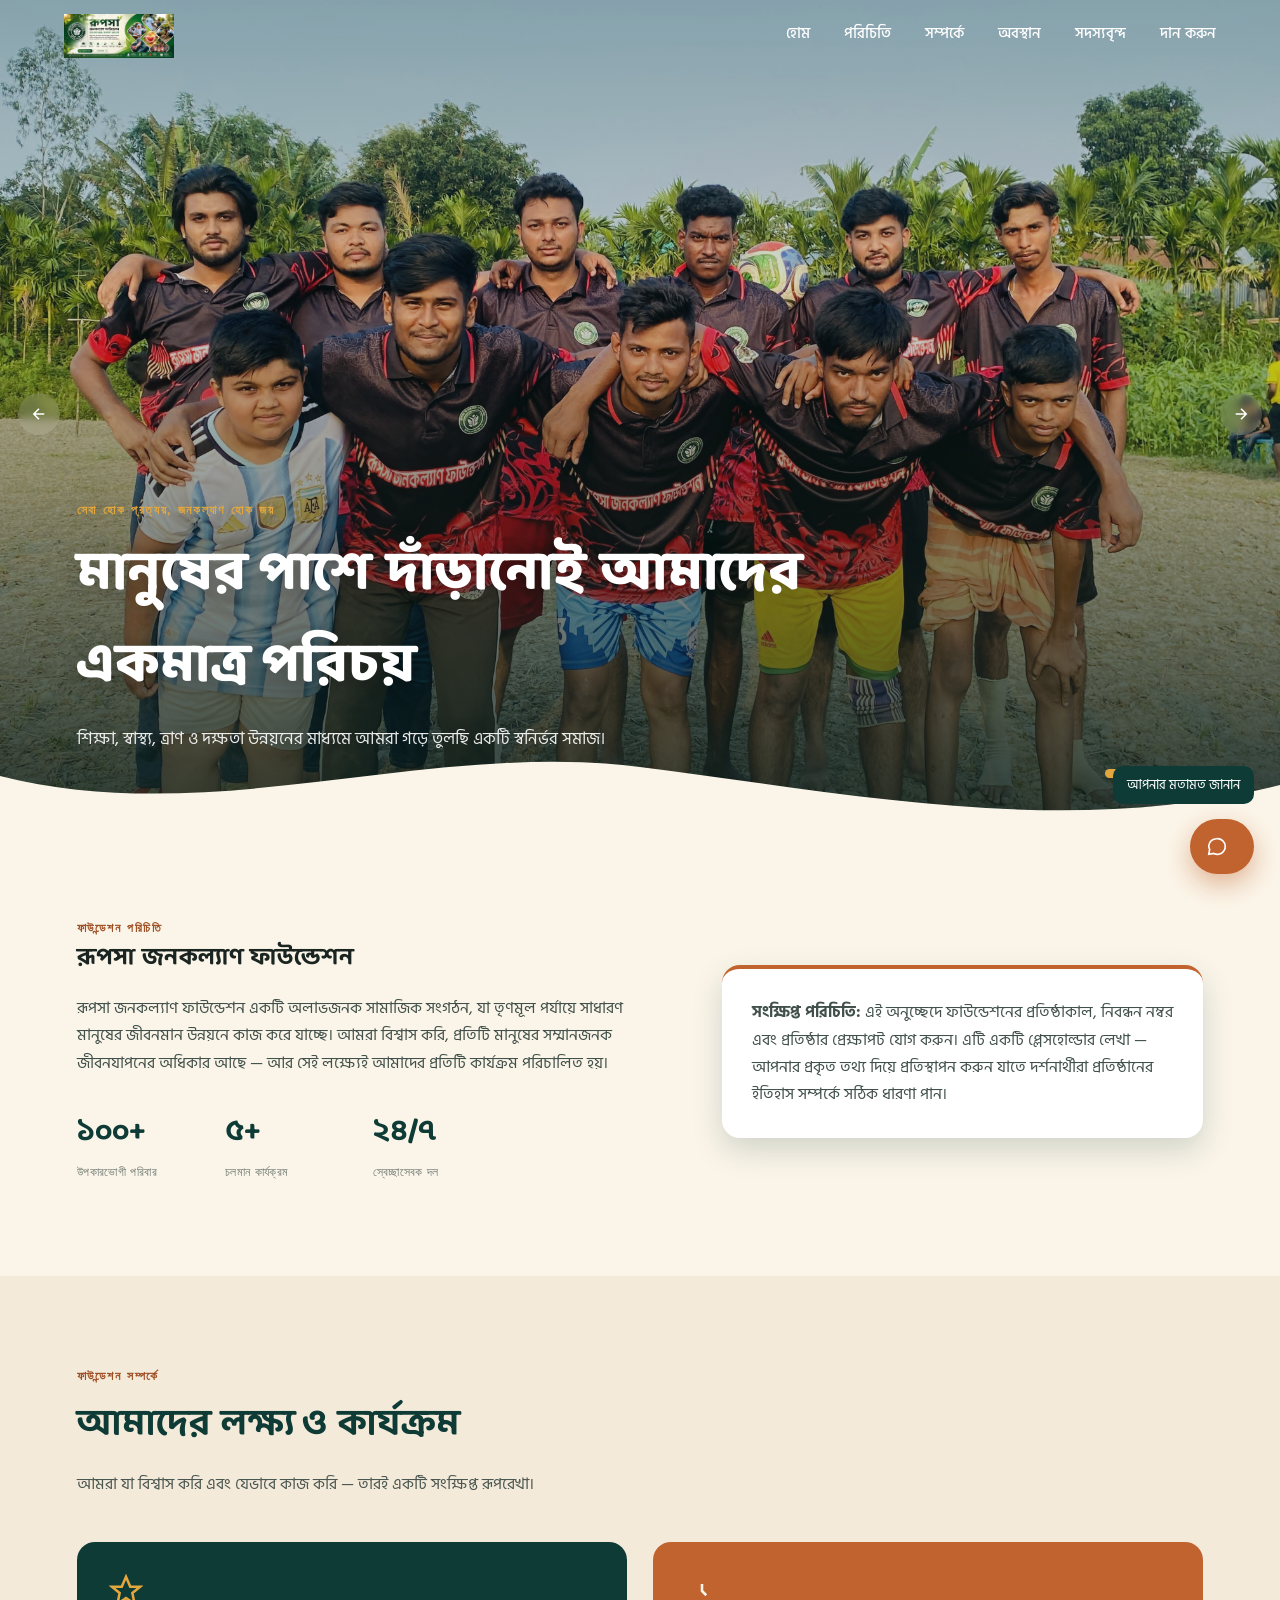
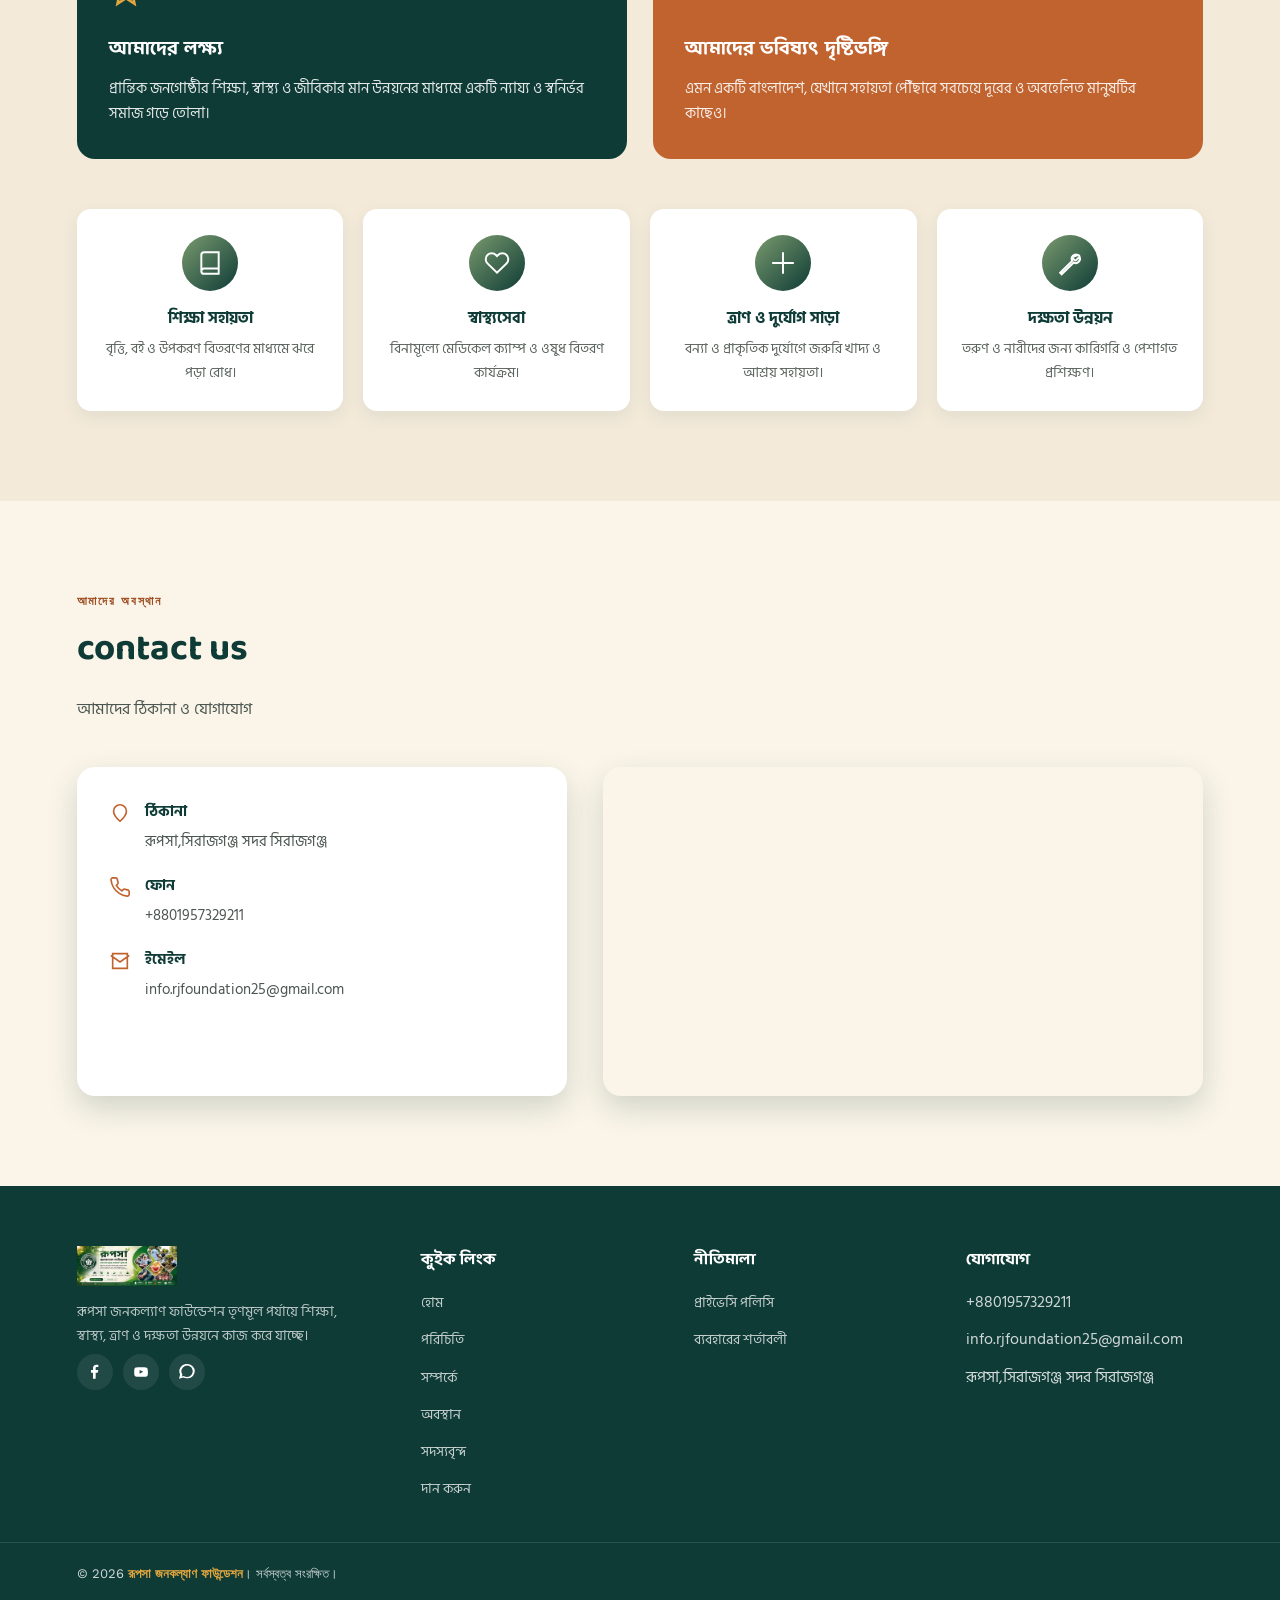
==== commit 36dd6a98: "Update index.html" ====
--- a/index.html
+++ b/index.html
@@ -30,6 +30,7 @@
 <link rel="stylesheet" href="css/legal.css">
 <link rel="stylesheet" href="css/donate.css">
 <link rel="stylesheet" href="css/member.css">
+<link rel="stylesheet" href="css/gallery.css">
 <link rel="stylesheet" href="css/back-home.css">
 <link rel="stylesheet" href="https://cdnjs.cloudflare.com/ajax/libs/font-awesome/6.0.0/css/all.min.css">
 </head>
@@ -43,6 +44,7 @@
 <div id="legal-root" hidden></div>
 <div id="donate-root" hidden></div>
 <div id="member-root" hidden></div>
+<div id="gallery-root" hidden></div>
 <div id="footer-root"></div>
 <div id="feedback-root"></div>
 
@@ -56,6 +58,12 @@
 <script src="js/donate.js"></script>
 <script src="js/member-data.js"></script>
 <script src="js/member.js"></script>
+<script src="js/gallery-data.js"></script>
+<script src="js/gallery-render.js"></script>
+<script src="js/gallery-filter.js"></script>
+<script src="js/gallery-lightbox.js"></script>
+<script src="js/gallery-switcher.js"></script>
+<script src="js/gallery-scroll.js"></script>
 <script src="js/footer.js"></script>
 <script src="js/feedback.js"></script>
 <script src="js/router.js"></script>
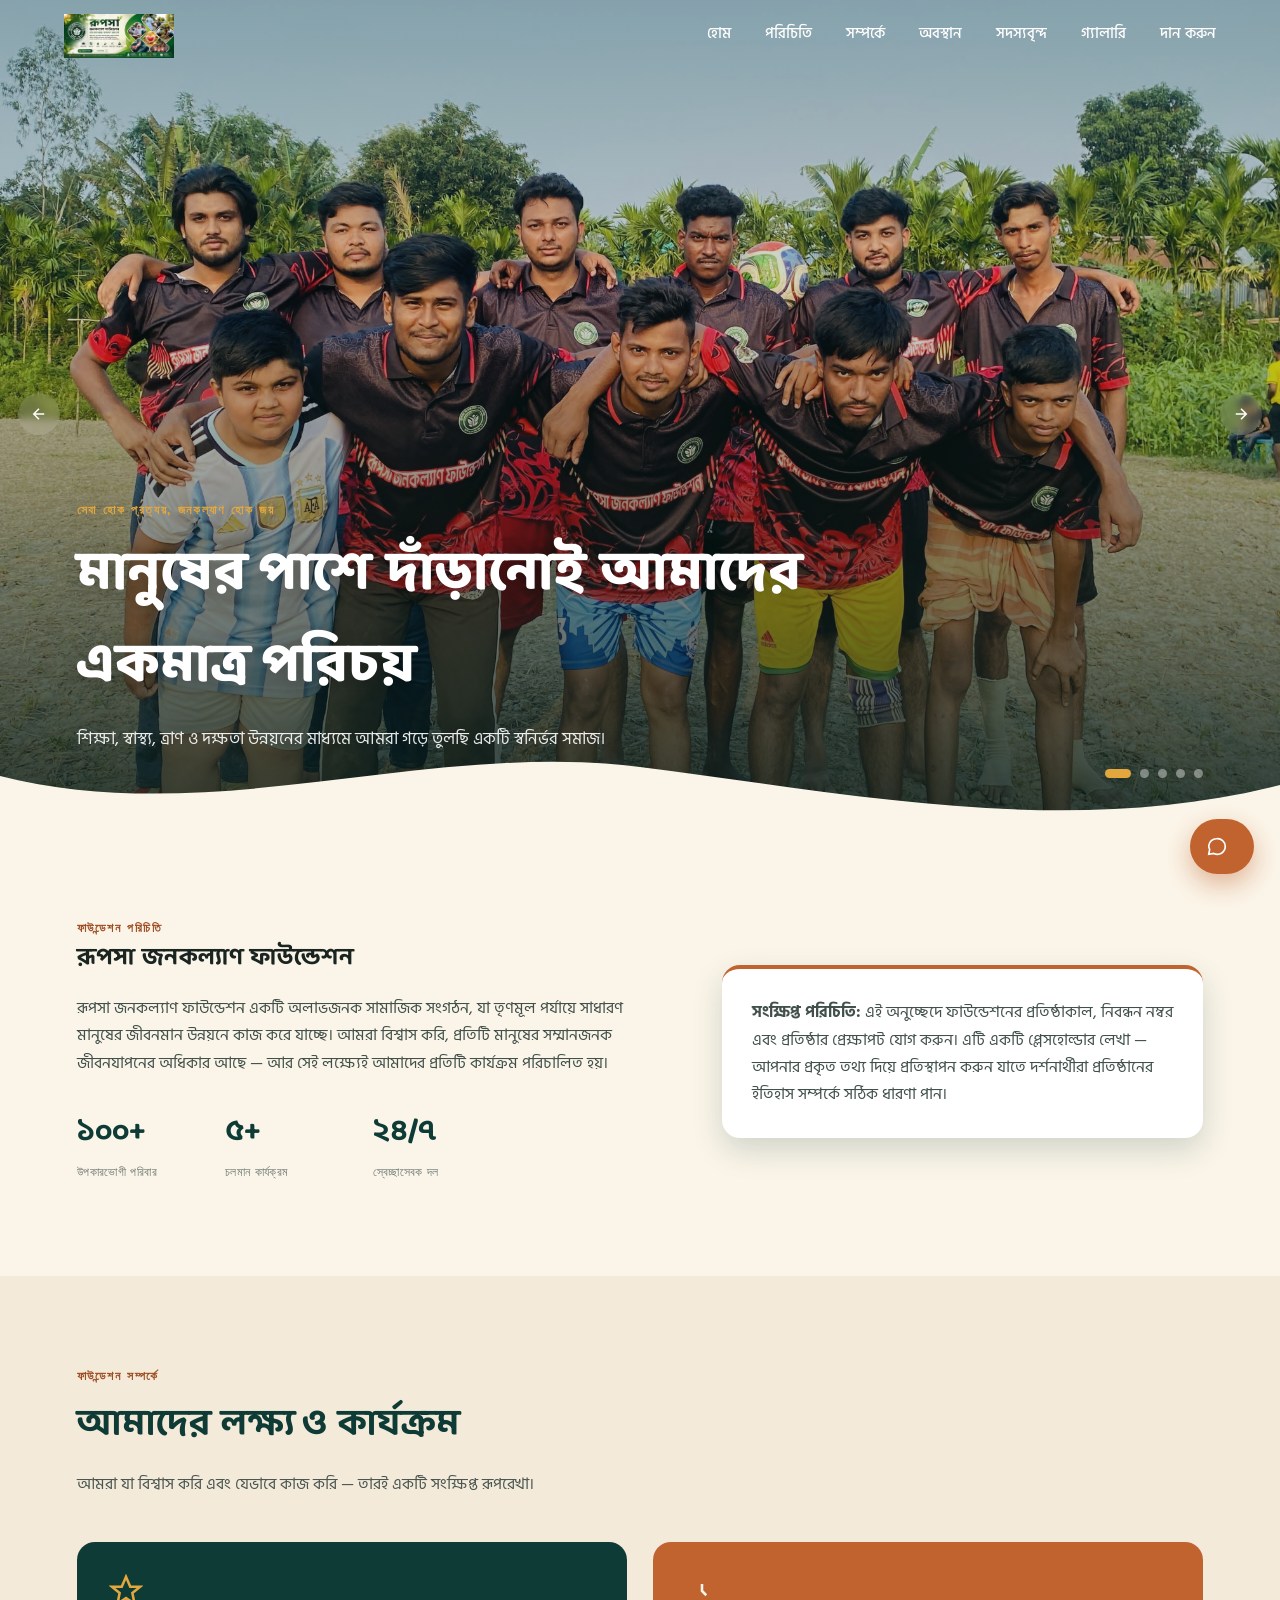
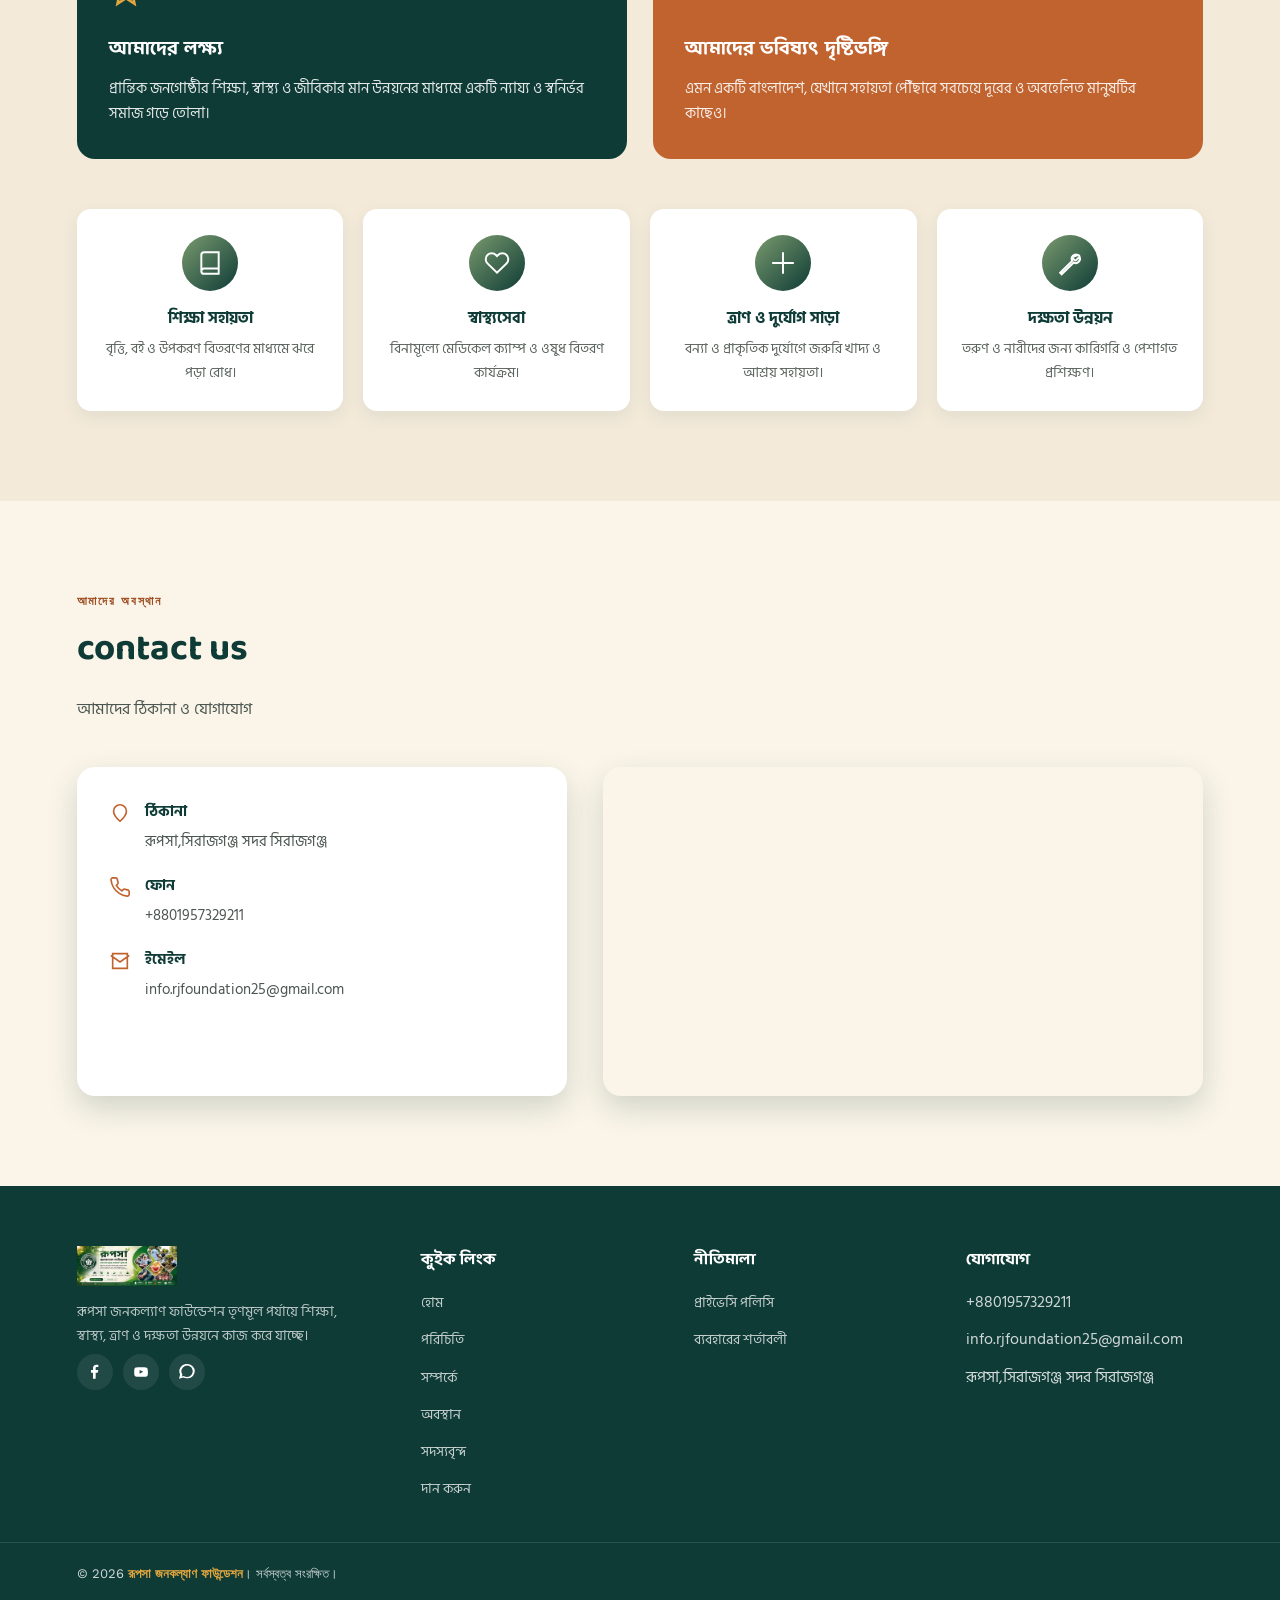
==== commit b3f0695a: "Update index.html" ====
--- a/index.html
+++ b/index.html
@@ -2,6 +2,7 @@
 <html lang="bn">
 <head>
 <meta charset="UTF-8">
+<base href="/">
 <meta name="viewport" content="width=device-width, initial-scale=1.0, viewport-fit=cover">
 <title>রূপসা জনকল্যাণ ফাউন্ডেশন</title>
 
--- a/css/gallery.css
+++ b/css/gallery.css
@@ -0,0 +1,352 @@
+/* ==========================================================================
+   ফটো গ্যালারি পেজ — #/gallery রুট
+   .gallery-page এর ভেতরেই সব স্টাইল আটকে রাখা হয়েছে, রঙ ও টাইপোগ্রাফি
+   মূল হোমপেজের ডিজাইন-ভাষা (variables.css) থেকে নেওয়া — যাতে member/donate
+   পেজের মতোই একই সাইটের অংশ মনে হয়
+   ========================================================================== */
+
+.gallery-page {
+  --g-bg: var(--rice);
+  --g-surface: var(--white);
+  --g-border: rgba(14, 59, 54, 0.14);
+  --g-accent: var(--clay);
+  --g-accent-2: var(--turmeric);
+  --g-text-main: var(--river-deep);
+  --g-text-sub: #5c655f;
+  --g-radius-lg: 24px;
+  --g-radius-md: 16px;
+  --g-transition: all 0.35s cubic-bezier(0.25, 1, 0.5, 1);
+  --g-max-width: 1180px;
+
+  display: block;
+  position: relative;
+  margin: 0 auto;
+  max-width: var(--g-max-width);
+  padding: 130px 20px 60px;
+  font-family: 'Hind Siliguri', sans-serif;
+  color: var(--g-text-main);
+  line-height: 1.5;
+}
+
+.gallery-page * { box-sizing: border-box; }
+.gallery-page h1, .gallery-page h2, .gallery-page h3, .gallery-page h4 { font-family: 'Baloo Da 2', 'Hind Siliguri', sans-serif; }
+.gallery-page h1, .gallery-page h2, .gallery-page h3, .gallery-page h4, .gallery-page p { margin: 0; }
+.gallery-page a { color: inherit; text-decoration: none; }
+.gallery-page button { font-family: inherit; }
+.gallery-page img { max-width: 100%; display: block; }
+
+/* ---------- "মূল পাতায় ফিরুন" — শেয়ার্ড বাটন, দেখুন css/back-home.css ---------- */
+
+/* ---------- হিরো সেকশন ---------- */
+.gallery-page .gallery-hero {
+  width: 100%;
+  padding: 48px 24px;
+  margin-bottom: 30px;
+  background: linear-gradient(-45deg, var(--river-deep), var(--river-deep-2), var(--river-deep), var(--clay-dark));
+  background-size: 400% 400%;
+  animation: galleryGradientBG 10s ease infinite;
+  border-radius: var(--g-radius-lg);
+  border: 1px solid var(--g-border);
+  position: relative;
+  overflow: hidden;
+  box-shadow: 0 20px 50px rgba(14, 59, 46, 0.28);
+  text-align: center;
+}
+@keyframes galleryGradientBG {
+  0% { background-position: 0% 50%; }
+  50% { background-position: 100% 50%; }
+  100% { background-position: 0% 50%; }
+}
+
+.gallery-page .gallery-hero-particles span {
+  position: absolute;
+  background: rgba(227, 167, 62, 0.25);
+  border-radius: 50%;
+  animation: galleryFloatParticle 6s infinite ease-in-out;
+}
+.gallery-page .gallery-hero-particles span:nth-child(1) { width: 50px; height: 50px; left: 8%; top: -10px; animation-delay: 0s; }
+.gallery-page .gallery-hero-particles span:nth-child(2) { width: 30px; height: 30px; right: 12%; bottom: -5px; animation-delay: 2s; }
+.gallery-page .gallery-hero-particles span:nth-child(3) { width: 18px; height: 18px; left: 45%; top: 15px; animation-delay: 4s; }
+@keyframes galleryFloatParticle {
+  0% { transform: translateY(0) scale(1); opacity: 0.4; }
+  50% { transform: translateY(-15px) scale(1.1); opacity: 0.8; }
+  100% { transform: translateY(0) scale(1); opacity: 0.4; }
+}
+
+.gallery-page .gallery-hero-content { position: relative; z-index: 2; }
+.gallery-page .gallery-hero-content .eyebrow {
+  display: inline-block;
+  font-size: 0.8rem;
+  letter-spacing: 2px;
+  color: var(--turmeric);
+  background: rgba(227, 167, 62, 0.12);
+  border: 1px solid rgba(227, 167, 62, 0.3);
+  padding: 5px 16px;
+  border-radius: 50px;
+  margin-bottom: 14px;
+  font-family: 'Work Sans', sans-serif;
+  text-transform: uppercase;
+}
+.gallery-page .gallery-hero-content h1 {
+  color: var(--white);
+  font-size: clamp(1.7rem, 4vw, 2.7rem);
+  font-weight: 700;
+  text-shadow: 0 2px 10px rgba(0,0,0,0.35);
+  letter-spacing: 0.3px;
+}
+.gallery-page .gallery-hero-content p {
+  margin-top: 10px;
+  color: rgba(255, 255, 255, 0.85);
+  font-size: clamp(0.95rem, 2vw, 1.1rem);
+}
+
+/* সাবস্ক্রাইব বাটন — হিরোর ভেতরেই, আলাদা ফিক্সড ন্যাভবার না রেখে সাইটের ভাষায় বসানো */
+.gallery-page .gallery-subscribe-btn {
+  position: relative;
+  display: inline-flex;
+  align-items: center;
+  gap: 8px;
+  margin-top: 22px;
+  padding: 11px 26px;
+  background: rgba(255, 255, 255, 0.14);
+  backdrop-filter: blur(10px);
+  border: 1px solid rgba(255, 255, 255, 0.35);
+  border-radius: 100px;
+  color: var(--white);
+  font-weight: 600;
+  font-size: 0.95rem;
+  overflow: hidden;
+  transition: var(--g-transition);
+}
+.gallery-page .gallery-subscribe-btn:hover {
+  background: var(--white);
+  color: var(--river-deep);
+  transform: translateY(-3px);
+  box-shadow: 0 12px 26px rgba(0, 0, 0, 0.22);
+}
+.gallery-page .gallery-shimmer {
+  position: absolute; top: 0; left: -100%; width: 100%; height: 100%;
+  background: linear-gradient(120deg, transparent, rgba(255,255,255,0.35), transparent);
+  animation: galleryShine 4s infinite linear;
+}
+@keyframes galleryShine {
+  0% { left: -100%; } 20% { left: 100%; } 100% { left: 100%; }
+}
+
+/* ---------- গ্যালারি / ভিডিও টগল সুইচার ---------- */
+.gallery-page .gallery-toggle-wrap { display: flex; justify-content: center; margin-bottom: 34px; }
+.gallery-page .gallery-toggle {
+  position: relative;
+  background: var(--g-surface);
+  border: 1px solid var(--g-border);
+  border-radius: 100px;
+  padding: 5px;
+  display: flex;
+  width: fit-content;
+  box-shadow: 0 12px 30px rgba(14, 59, 54, 0.08);
+}
+.gallery-page .gallery-toggle-slider {
+  position: absolute;
+  top: 5px; left: 5px;
+  height: calc(100% - 10px);
+  background: linear-gradient(135deg, var(--river-deep), var(--river-deep-2));
+  border-radius: 100px;
+  transition: all 0.45s cubic-bezier(0.34, 1.56, 0.64, 1);
+  box-shadow: 0 8px 20px rgba(14, 59, 54, 0.3);
+  z-index: 1;
+}
+.gallery-page .gallery-toggle-btn {
+  position: relative; z-index: 2;
+  background: transparent; border: none;
+  padding: 12px 28px;
+  font-size: 0.95rem; font-weight: 700;
+  color: var(--g-text-main);
+  display: flex; align-items: center; gap: 9px;
+  cursor: pointer;
+  transition: color 0.4s ease;
+}
+.gallery-page .gallery-toggle-btn.active { color: var(--white); }
+.gallery-page .gallery-toggle-btn:active { transform: scale(0.96); }
+.gallery-page .gallery-badge {
+  font-size: 0.72rem;
+  background: rgba(14, 59, 54, 0.08);
+  color: var(--g-text-main);
+  padding: 2px 9px;
+  border-radius: 20px;
+  font-weight: 700;
+  transition: var(--g-transition);
+}
+.gallery-page .gallery-toggle-btn.active .gallery-badge { background: rgba(255, 255, 255, 0.25); color: var(--white); }
+
+/* ---------- ফিল্টার ---------- */
+.gallery-page .gallery-filters { display: flex; flex-direction: column; gap: 20px; margin-bottom: 34px; }
+.gallery-page .gallery-filter-group { text-align: center; }
+.gallery-page .gallery-filter-label {
+  display: block; font-size: 1rem; font-weight: 700;
+  color: var(--g-text-main); margin-bottom: 12px;
+}
+.gallery-page .gallery-filter-row { display: flex; justify-content: center; gap: 10px; flex-wrap: wrap; }
+.gallery-page .gallery-chip {
+  padding: 9px 22px;
+  background: var(--g-surface);
+  border: 1px solid var(--g-border);
+  border-radius: 30px;
+  cursor: pointer;
+  font-weight: 600;
+  font-size: 0.9rem;
+  color: var(--g-text-main);
+  box-shadow: 0 4px 14px rgba(0,0,0,0.04);
+  transition: var(--g-transition);
+}
+.gallery-page .gallery-chip.active,
+.gallery-page .gallery-chip:hover {
+  background: var(--g-accent);
+  color: var(--white);
+  border-color: var(--g-accent);
+  transform: translateY(-2px);
+  box-shadow: 0 8px 20px rgba(193, 99, 47, 0.3);
+}
+
+/* ---------- মিডিয়া সেকশন ---------- */
+.gallery-page .gallery-hidden { display: none !important; }
+.gallery-page .gallery-media-section { animation: galleryReveal 0.6s cubic-bezier(0.25, 1, 0.5, 1); }
+@keyframes galleryReveal {
+  0% { opacity: 0; transform: translateY(20px); }
+  100% { opacity: 1; transform: translateY(0); }
+}
+
+/* ---------- ম্যাসনরি গ্রিড ---------- */
+.gallery-page .gallery-grid { columns: 3 300px; column-gap: 18px; }
+.gallery-page .gallery-item, .gallery-page .gallery-coming-soon {
+  break-inside: avoid;
+  margin-bottom: 18px;
+  position: relative;
+  border-radius: var(--g-radius-md);
+  overflow: hidden;
+  background: var(--g-surface);
+  border: 1px solid var(--g-border);
+  box-shadow: 0 8px 20px rgba(14, 59, 54, 0.07);
+  cursor: pointer;
+  transition: transform 0.4s cubic-bezier(0.4, 0, 0.2, 1), opacity 0.4s ease;
+}
+.gallery-page .gallery-item:hover { transform: translateY(-4px); box-shadow: 0 14px 28px rgba(14, 59, 54, 0.14); }
+.gallery-page .gallery-item:focus-visible { outline: 2px solid var(--g-accent); outline-offset: 2px; }
+
+.gallery-page .gallery-item.gallery-hide,
+.gallery-page .gallery-coming-soon.gallery-hide {
+  opacity: 0; transform: scale(0.85);
+  position: absolute; visibility: hidden; pointer-events: none;
+  margin: 0; height: 0;
+}
+
+.gallery-page .gallery-item img { width: 100%; display: block; transition: transform 0.6s cubic-bezier(0.25, 0.8, 0.25, 1); }
+.gallery-page .gallery-item:hover img { transform: scale(1.06); }
+
+.gallery-page .gallery-overlay {
+  position: absolute; inset: 0;
+  background: rgba(14, 59, 54, 0.88);
+  backdrop-filter: blur(4px);
+  display: flex; flex-direction: column; justify-content: center; align-items: center;
+  opacity: 0; transition: var(--g-transition);
+  color: var(--white); padding: 20px; text-align: center;
+}
+.gallery-page .gallery-item:hover .gallery-overlay,
+.gallery-page .gallery-item:focus-visible .gallery-overlay { opacity: 1; }
+.gallery-page .gallery-overlay i { font-size: 24px; margin-bottom: 12px; color: var(--turmeric); transform: scale(0); transition: var(--g-transition); }
+.gallery-page .gallery-overlay h4 { font-size: 19px; font-weight: 700; transform: translateY(15px); transition: var(--g-transition); }
+.gallery-page .gallery-overlay p { font-size: 13px; opacity: 0.85; margin-top: 8px; transform: translateY(15px); transition: var(--g-transition) 0.05s; }
+.gallery-page .gallery-item:hover .gallery-overlay i { transform: scale(1); }
+.gallery-page .gallery-item:hover .gallery-overlay h4,
+.gallery-page .gallery-item:hover .gallery-overlay p { transform: translateY(0); }
+
+/* ---------- কামিং-সুন বক্স ---------- */
+.gallery-page .gallery-coming-soon {
+  background: linear-gradient(135deg, var(--river-deep-2), var(--river-deep), var(--clay-dark));
+  background-size: 200% 200%;
+  height: 260px;
+  display: flex; flex-direction: column; justify-content: center; align-items: center;
+  padding: 28px; color: var(--white); text-align: center;
+  animation: galleryComingSoonBG 6s ease infinite;
+}
+@keyframes galleryComingSoonBG {
+  0% { background-position: 0% 50%; } 50% { background-position: 100% 50%; } 100% { background-position: 0% 50%; }
+}
+.gallery-page .gallery-coming-soon-icon {
+  position: relative; width: 64px; height: 64px;
+  display: flex; align-items: center; justify-content: center; margin-bottom: 14px;
+}
+.gallery-page .gallery-coming-soon-icon::before {
+  content: ''; position: absolute; inset: 0; border-radius: 50%;
+  background: rgba(255, 255, 255, 0.15); animation: galleryRadarPulse 2s infinite ease-out;
+}
+@keyframes galleryRadarPulse { 0% { transform: scale(0.9); opacity: 1; } 100% { transform: scale(1.6); opacity: 0; } }
+.gallery-page .gallery-coming-soon-icon i {
+  font-size: 28px; color: var(--turmeric); z-index: 2; animation: galleryIconFloat 3s ease-in-out infinite;
+}
+@keyframes galleryIconFloat { 0%, 100% { transform: translateY(0) rotate(0deg); } 50% { transform: translateY(-6px) rotate(10deg); } }
+.gallery-page .gallery-coming-soon-text { font-size: 22px; font-weight: 700; margin-bottom: 6px; }
+.gallery-page .gallery-coming-soon-sub { font-size: 13px; opacity: 0.85; }
+
+/* ---------- ভিডিও সেকশন ---------- */
+.gallery-page .gallery-video-block { max-width: 900px; margin: 0 auto 40px; }
+.gallery-page .gallery-video-frame {
+  position: relative; padding-bottom: 56.25%; height: 0; overflow: hidden;
+  border-radius: var(--g-radius-md); background: #000;
+  box-shadow: 0 18px 40px rgba(14, 59, 54, 0.22);
+  border: 4px solid var(--g-surface);
+}
+.gallery-page .gallery-video-frame iframe { position: absolute; top: 0; left: 0; width: 100%; height: 100%; border: none; }
+.gallery-page .gallery-video-caption { text-align: center; margin-top: 16px; font-weight: 600; color: var(--g-text-main); font-size: 15px; }
+
+/* ---------- লাইটবক্স ---------- */
+.gallery-page .gallery-lightbox {
+  position: fixed; inset: 0;
+  background: rgba(10, 20, 18, 0.93);
+  backdrop-filter: blur(8px);
+  z-index: 9999;
+  display: flex; justify-content: center; align-items: center;
+  opacity: 0; visibility: hidden;
+  transition: var(--g-transition);
+}
+.gallery-page .gallery-lightbox.active { opacity: 1; visibility: visible; }
+.gallery-page .gallery-lightbox img {
+  max-width: 90%; max-height: 82vh; border-radius: 12px;
+  transform: scale(0.9); box-shadow: 0 15px 50px rgba(0,0,0,0.6);
+  transition: var(--g-transition);
+}
+.gallery-page .gallery-lightbox.active img { transform: scale(1); }
+.gallery-page .gallery-lightbox-close {
+  position: absolute; top: 25px; right: 30px;
+  color: var(--white); font-size: 36px; cursor: pointer;
+  transition: var(--g-transition);
+}
+.gallery-page .gallery-lightbox-close:hover { color: var(--turmeric); transform: rotate(90deg); }
+
+/* ---------- স্ক্রল-টু-টপ ---------- */
+.gallery-page .gallery-scroll-top {
+  position: fixed; right: 22px; bottom: 26px;
+  width: 48px; height: 48px; border-radius: 50%;
+  background: linear-gradient(45deg, var(--g-accent), var(--g-accent-2));
+  color: var(--white); border: none;
+  display: flex; align-items: center; justify-content: center;
+  font-size: 1.1rem; cursor: pointer; z-index: 400;
+  opacity: 0; pointer-events: none; transform: translateY(15px);
+  transition: var(--g-transition);
+  box-shadow: 0 10px 25px rgba(193, 99, 47, 0.35);
+}
+.gallery-page .gallery-scroll-top.show { opacity: 1; pointer-events: auto; transform: translateY(0); }
+.gallery-page .gallery-scroll-top:hover { transform: translateY(-4px); }
+
+@media (prefers-reduced-motion: reduce) {
+  .gallery-page * { animation-duration: .001ms !important; transition-duration: .001ms !important; }
+}
+
+@media (max-width: 768px) {
+  .gallery-page .gallery-grid { columns: 2; }
+}
+@media (max-width: 520px) {
+  .gallery-page { padding: 105px 16px 50px; }
+  .gallery-page .gallery-grid { columns: 1; }
+  .gallery-page .gallery-coming-soon { height: 220px; }
+  .gallery-page .gallery-chip { padding: 8px 18px; font-size: 0.82rem; }
+}
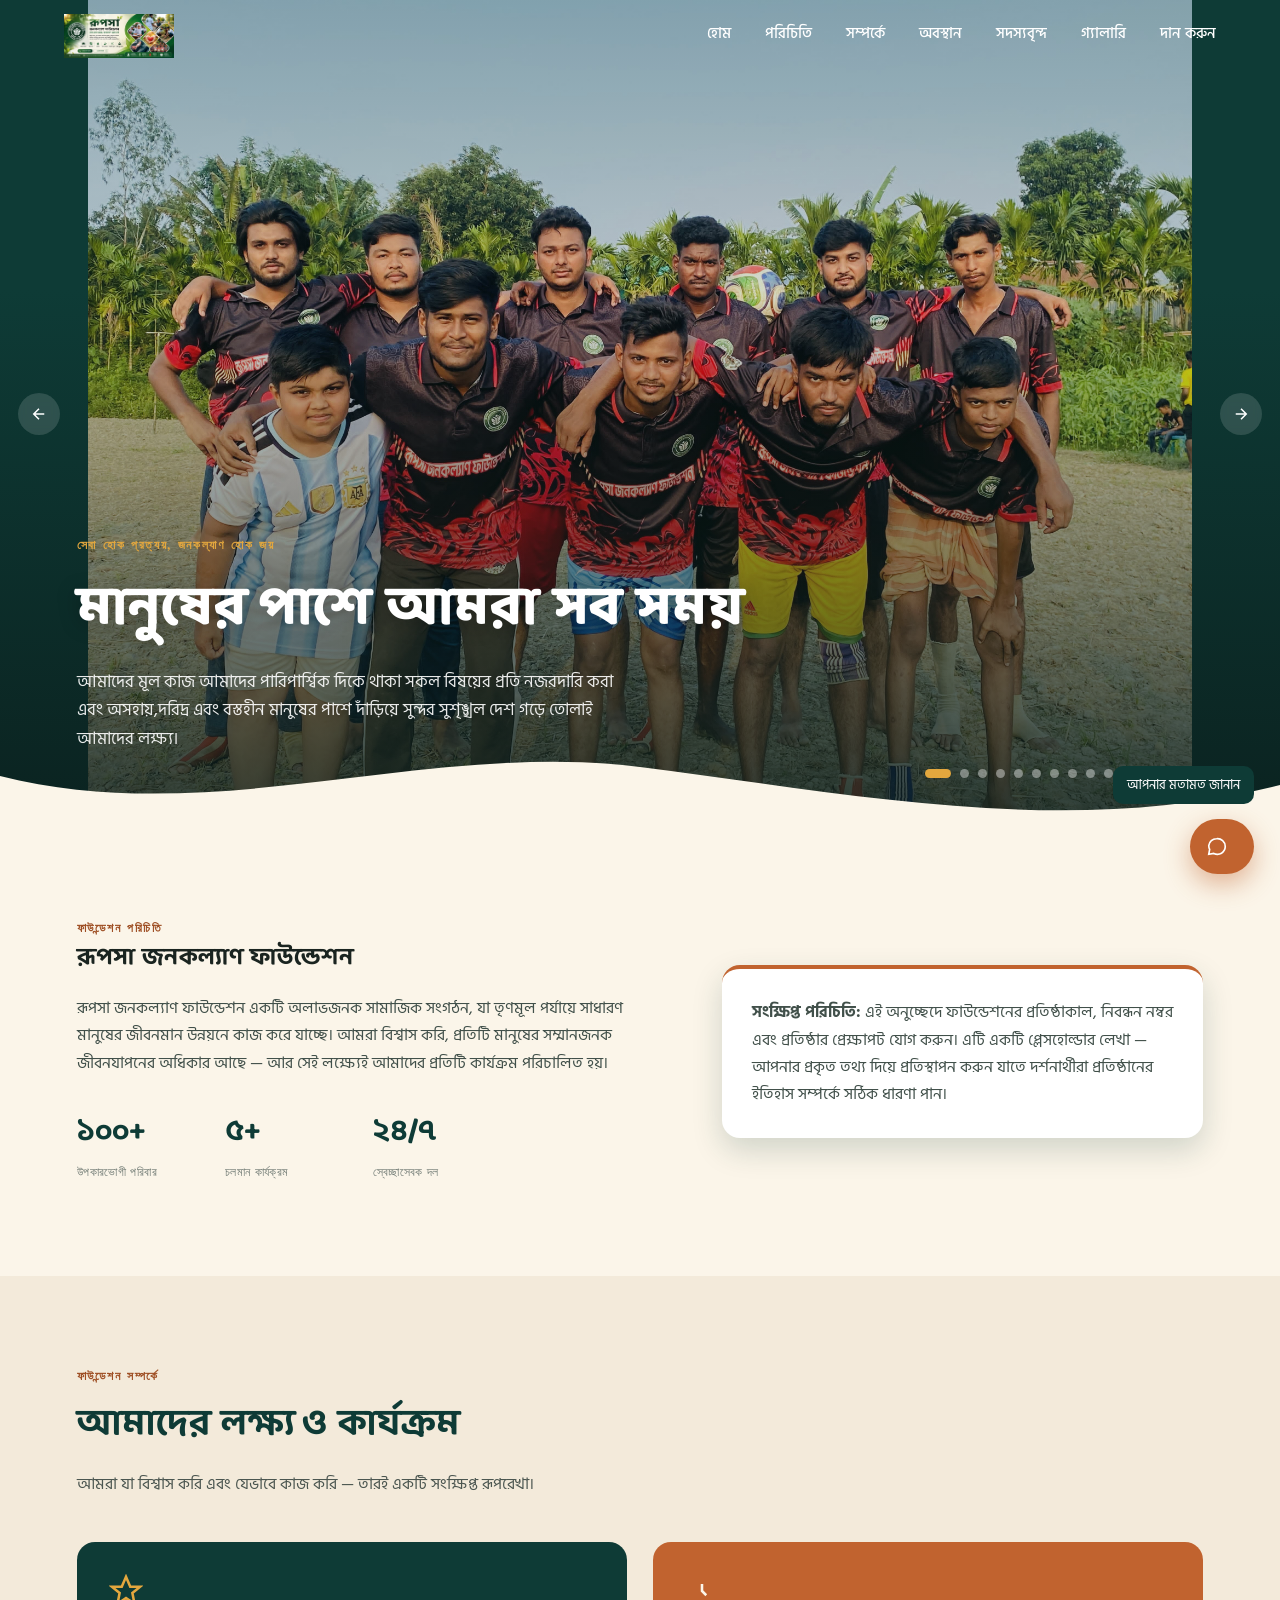
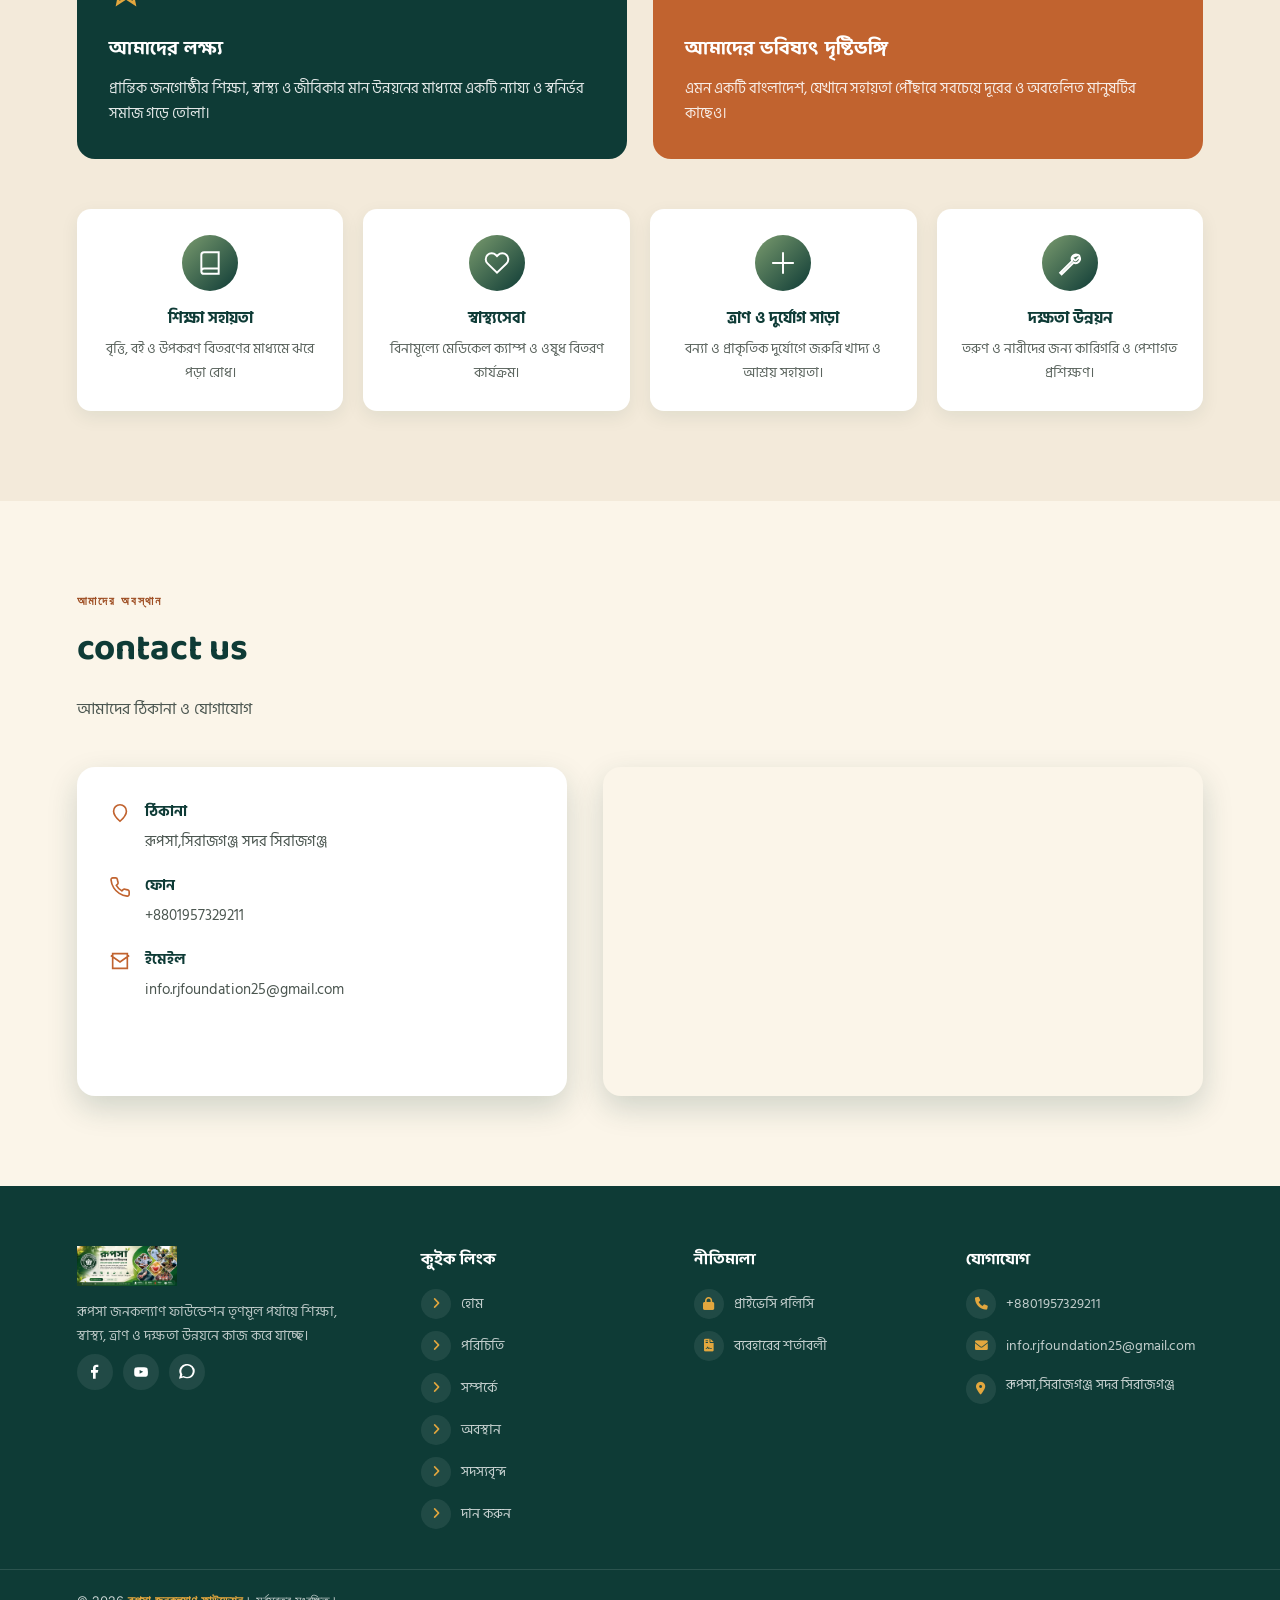
==== commit 428ad7ce: "Update index.html" ====
--- a/index.html
+++ b/index.html
@@ -32,6 +32,7 @@
 <link rel="stylesheet" href="css/donate.css">
 <link rel="stylesheet" href="css/member.css">
 <link rel="stylesheet" href="css/gallery.css">
+<link rel="stylesheet" href="css/donors.css">
 <link rel="stylesheet" href="css/back-home.css">
 <link rel="stylesheet" href="https://cdnjs.cloudflare.com/ajax/libs/font-awesome/6.0.0/css/all.min.css">
 </head>
@@ -46,6 +47,7 @@
 <div id="donate-root" hidden></div>
 <div id="member-root" hidden></div>
 <div id="gallery-root" hidden></div>
+<div id="donors-root" hidden></div>
 <div id="footer-root"></div>
 <div id="feedback-root"></div>
 
@@ -65,6 +67,8 @@
 <script src="js/gallery-lightbox.js"></script>
 <script src="js/gallery-switcher.js"></script>
 <script src="js/gallery-scroll.js"></script>
+<script src="js/donors-data.js"></script>
+<script src="js/donors.js"></script>
 <script src="js/footer.js"></script>
 <script src="js/feedback.js"></script>
 <script src="js/router.js"></script>
--- a/css/hero.css
+++ b/css/hero.css
@@ -1,8 +1,9 @@
 .hero{ position:relative; height:92vh; min-height:520px; overflow:hidden; background:var(--river-deep); }
 .carousel{ position:absolute; inset:0; display:flex; height:100%; cursor:grab; touch-action:pan-y; }
 .carousel.dragging{ cursor:grabbing; }
-.slide{ position:relative; flex:0 0 100%; height:100%; overflow:hidden; }
-.slide img{ width:100%; height:100%; object-fit:cover; user-select:none; -webkit-user-drag:none; }
+.slide{ position:relative; flex:0 0 100%; height:100%; overflow:hidden; background:var(--river-deep); }
+.slide img{ width:100%; height:100%; object-fit:contain; object-position:center center; user-select:none; -webkit-user-drag:none; }
+
 .slide-fallback{
   width:100%; height:100%; display:flex; align-items:center; justify-content:center;
   flex-direction:column; gap:14px;
@@ -32,3 +33,18 @@
 .hero-arrow svg{ width:18px; height:18px; }
 .wave{ position:absolute; left:0; right:0; bottom:-2px; z-index:15; line-height:0; }
 .wave svg{ width:100%; height:90px; display:block; }
+
+@media (max-width: 768px){
+  .hero{ height:72vh; min-height:460px; max-height:680px; }
+  .hero-content{ bottom:12%; }
+  .hero-content h1{ font-size:1.5rem; margin:6px 0 8px; }
+  .hero-content p{ font-size:.9rem; }
+  .hero-content .eyebrow{ font-size:.68rem; }
+}
+@media (max-width: 480px){
+  .hero{ height:66vh; min-height:420px; max-height:580px; }
+  .hero-content{ bottom:13%; padding:0 5vw; }
+  .hero-content h1{ font-size:1.25rem; margin:5px 0 6px; }
+  .hero-content p{ font-size:.8rem; max-width:90%; }
+  .hero-content .eyebrow{ font-size:.62rem; }
+}
--- a/css/location.css
+++ b/css/location.css
@@ -5,6 +5,9 @@
 .loc-row svg{ width:22px; height:22px; color:var(--clay); flex-shrink:0; margin-top:3px; }
 .loc-row h4{ font-size:.95rem; color:var(--river-deep); margin-bottom:3px; }
 .loc-row span{ color:#4B5650; font-size:.92rem; }
+.loc-row .loc-link{ display:flex; gap:14px; align-items:flex-start; transition:opacity .2s ease; }
+.loc-row .loc-link:hover{ opacity:.7; }
+.loc-row .loc-link:hover span{ text-decoration:underline; }
 .map-wrap{ border-radius:var(--radius); overflow:hidden; box-shadow:var(--shadow); min-height:320px; }
 .map-wrap iframe{ width:100%; height:100%; min-height:320px; border:0; }
 @media(max-width:900px){ .loc-grid{ grid-template-columns:1fr; } }
--- a/css/footer.css
+++ b/css/footer.css
@@ -9,9 +9,30 @@
 }
 .footer-col.brand-col .brand-logo-footer{ height:40px; margin-bottom:14px; }
 .footer-col.brand-col p{ font-size:.88rem; color:rgba(255,255,255,.7); max-width:280px; }
-.footer-links{ list-style:none; display:flex; flex-direction:column; gap:10px; }
-.footer-links a{ font-size:.9rem; color:rgba(255,255,255,.75); transition:color .2s ease, padding-right .2s ease; }
-.footer-links a:hover{ color:var(--turmeric); padding-right:4px; }
+.footer-links{ list-style:none; display:flex; flex-direction:column; gap:12px; }
+.footer-links a{
+  font-size:.9rem; color:rgba(255,255,255,.75);
+  display:flex; align-items:center; gap:10px;
+  transition:color .2s ease, transform .2s ease;
+}
+.footer-links a i{
+  width:30px; height:30px; flex-shrink:0; border-radius:50%;
+  background:rgba(255,255,255,.08); color:var(--turmeric);
+  display:flex; align-items:center; justify-content:center;
+  font-size:.8rem; transition:background .2s ease, color .2s ease;
+}
+.footer-links a:hover{ color:var(--turmeric); transform:translateX(4px); }
+.footer-links a:hover i{ background:var(--turmeric); color:var(--river-deep); }
+.footer-links .footer-static-item{
+  font-size:.9rem; color:rgba(255,255,255,.75);
+  display:flex; align-items:flex-start; gap:10px;
+}
+.footer-links .footer-static-item i{
+  width:30px; height:30px; flex-shrink:0; border-radius:50%;
+  background:rgba(255,255,255,.08); color:var(--turmeric);
+  display:flex; align-items:center; justify-content:center;
+  font-size:.8rem; margin-top:1px;
+}
 .footer-social{ display:flex; gap:10px; margin-top:6px; }
 .footer-social a{
   width:36px; height:36px; border-radius:50%; background:rgba(255,255,255,.08);
@@ -28,7 +49,7 @@
 .footer-bottom b{ color:var(--turmeric); }
 
 .back-to-top{
-  position:fixed; left:26px; bottom:26px; z-index:880;
+  position:fixed; left:26px; bottom:calc(46px + env(safe-area-inset-bottom, 0px)); z-index:890;
   width:44px; height:44px; border-radius:50%;
   background:var(--river-deep); color:var(--white);
   display:flex; align-items:center; justify-content:center;
@@ -52,7 +73,8 @@
   .footer-col:not(.brand-col) .footer-links{
     max-height:0; overflow:hidden; transition:max-height .3s ease; gap:0;
   }
-  .footer-col:not(.brand-col).open .footer-links{ max-height:300px; padding-top:6px; }
+  .footer-col:not(.brand-col).open .footer-links{ max-height:400px; padding-top:6px; }
   .footer-col:not(.brand-col).open .footer-accordion-toggle{ transform:rotate(45deg); }
-  .footer-links a{ padding:6px 0; display:inline-block; }
+  .footer-links a{ padding:6px 0; }
+  .footer-links .footer-static-item{ padding:6px 0; }
 }
--- a/css/gallery.css
+++ b/css/gallery.css
@@ -322,21 +322,6 @@
 }
 .gallery-page .gallery-lightbox-close:hover { color: var(--turmeric); transform: rotate(90deg); }
 
-/* ---------- স্ক্রল-টু-টপ ---------- */
-.gallery-page .gallery-scroll-top {
-  position: fixed; right: 22px; bottom: 26px;
-  width: 48px; height: 48px; border-radius: 50%;
-  background: linear-gradient(45deg, var(--g-accent), var(--g-accent-2));
-  color: var(--white); border: none;
-  display: flex; align-items: center; justify-content: center;
-  font-size: 1.1rem; cursor: pointer; z-index: 400;
-  opacity: 0; pointer-events: none; transform: translateY(15px);
-  transition: var(--g-transition);
-  box-shadow: 0 10px 25px rgba(193, 99, 47, 0.35);
-}
-.gallery-page .gallery-scroll-top.show { opacity: 1; pointer-events: auto; transform: translateY(0); }
-.gallery-page .gallery-scroll-top:hover { transform: translateY(-4px); }
-
 @media (prefers-reduced-motion: reduce) {
   .gallery-page * { animation-duration: .001ms !important; transition-duration: .001ms !important; }
 }
--- a/css/donors.css
+++ b/css/donors.css
@@ -0,0 +1,231 @@
+/* ==========================================================================
+   রূপসা জনকল্যাণ ফাউন্ডেশন — দাতা সদস্যবৃন্দ পেজ
+   .donors-page এর ভেতরেই সব স্টাইল আটকে রাখা হয়েছে, সাইটের বিদ্যমান
+   ওয়ার্ম কালার প্যালেট ও টাইপোগ্রাফি (donate/member পেজের মতোই) অনুসরণ করে
+   ========================================================================== */
+@import url('https://fonts.googleapis.com/css2?family=Fraunces:opsz,wght@9..144,500;9..144,600;9..144,700&display=swap');
+
+.donors-page {
+  --cream: #FBF5E9;
+  --card: #FFFFFF;
+  --ink: #22302B;
+  --ink-soft: #5B6B62;
+  --teal: #0E5F52;
+  --teal-deep: #0A4A40;
+  --marigold: #E4A335;
+  --marigold-deep: #C7841C;
+  --terracotta: #C1502E;
+  --line: rgba(34, 48, 43, 0.1);
+
+  --font-display: 'Fraunces', 'Hind Siliguri', serif;
+  --font-body: 'Hind Siliguri', sans-serif;
+  --radius: 22px;
+  --shadow-card: 0 20px 45px -18px rgba(14, 95, 82, 0.28);
+
+  position: relative;
+  margin: 0;
+  padding-top: 130px;
+  background: var(--cream);
+  color: var(--ink);
+  min-height: 100vh;
+  font-family: var(--font-body);
+  -webkit-font-smoothing: antialiased;
+}
+@media (max-width: 520px) { .donors-page { padding-top: 105px; } }
+
+.donors-page * { box-sizing: border-box; }
+.donors-page h1, .donors-page h2 { font-family: var(--font-display); margin: 0; }
+.donors-page p { margin: 0; }
+.donors-page a { color: inherit; }
+
+/* ---------- হেডার ---------- */
+.donors-page .donors-header {
+  text-align: center;
+  padding: 56px 20px 100px;
+  background: linear-gradient(135deg, var(--teal-deep), var(--teal));
+  color: #fff;
+  clip-path: ellipse(140% 100% at 50% 0%);
+}
+.donors-page .donors-header .eyebrow {
+  display: inline-block;
+  font-size: 0.78rem;
+  font-weight: 700;
+  letter-spacing: 2px;
+  color: var(--marigold);
+  margin-bottom: 10px;
+}
+.donors-page .donors-header h1 {
+  font-size: clamp(1.6rem, 4vw, 2.4rem);
+  font-weight: 700;
+  margin-bottom: 12px;
+}
+.donors-page .donors-header p {
+  font-size: 1rem;
+  opacity: 0.9;
+  max-width: 560px;
+  margin: 0 auto;
+  line-height: 1.7;
+}
+
+/* ---------- কন্টেইনার ও গ্রিড ---------- */
+.donors-page .donors-container {
+  max-width: 1160px;
+  margin: -60px auto 80px;
+  padding: 0 20px;
+  position: relative;
+  z-index: 5;
+}
+
+.donors-page .donor-grid {
+  display: grid;
+  grid-template-columns: repeat(auto-fit, minmax(250px, 1fr));
+  gap: 24px;
+}
+
+/* ---------- দাতা কার্ড ---------- */
+.donors-page .donor-card {
+  background: var(--card);
+  border: 1px solid var(--line);
+  border-radius: var(--radius);
+  padding: 34px 24px 28px;
+  text-align: center;
+  box-shadow: var(--shadow-card);
+  position: relative;
+  opacity: 0;
+  transform: translateY(24px);
+  transition: opacity 0.6s ease, transform 0.6s ease, box-shadow 0.35s ease, border-color 0.35s ease;
+}
+.donors-page .donor-card.visible { opacity: 1; transform: translateY(0); }
+.donors-page .donor-card:hover {
+  box-shadow: 0 26px 55px -18px rgba(14, 95, 82, 0.35);
+  border-color: var(--teal);
+}
+
+.donors-page .rank-badge {
+  position: absolute;
+  top: 22px;
+  right: 22px;
+  font-size: 1.3rem;
+}
+.donors-page .rank-gold { color: var(--marigold); }
+.donors-page .rank-silver { color: #9AA6A0; }
+.donors-page .rank-heart { color: var(--terracotta); }
+
+.donors-page .img-container {
+  width: 104px;
+  height: 104px;
+  margin: 0 auto 18px;
+  border-radius: 50%;
+  padding: 4px;
+  background: linear-gradient(135deg, var(--marigold), var(--teal));
+}
+.donors-page .donor-img {
+  width: 100%;
+  height: 100%;
+  border-radius: 50%;
+  object-fit: cover;
+  border: 3px solid var(--card);
+  display: block;
+}
+
+.donors-page .donor-title {
+  display: inline-block;
+  font-size: 0.78rem;
+  font-weight: 600;
+  color: var(--teal);
+  background: rgba(14, 95, 82, 0.08);
+  padding: 5px 14px;
+  border-radius: 100px;
+  margin-bottom: 12px;
+}
+.donors-page .donor-name {
+  font-size: 1.15rem;
+  font-weight: 700;
+  color: var(--ink);
+  margin-bottom: 16px;
+}
+
+.donors-page .contribution-info {
+  background: var(--cream);
+  border-left: 3px solid var(--marigold);
+  border-radius: 12px;
+  padding: 12px 14px;
+  font-size: 0.86rem;
+  text-align: left;
+}
+.donors-page .contribution-info div {
+  display: flex;
+  justify-content: space-between;
+  gap: 10px;
+}
+.donors-page .contribution-info div + div { margin-top: 5px; }
+.donors-page .contribution-info span { color: var(--ink-soft); }
+.donors-page .contribution-info strong { color: var(--teal-deep); }
+
+/* ---------- জয়েন সিটিএ ---------- */
+.donors-page .join-donor {
+  margin-top: 64px;
+  text-align: center;
+  padding: 48px 32px;
+  background: var(--card);
+  border: 1px solid var(--line);
+  border-radius: 28px;
+  box-shadow: var(--shadow-card);
+}
+.donors-page .join-donor h2 { font-size: 1.5rem; margin-bottom: 10px; }
+.donors-page .join-donor p {
+  color: var(--ink-soft);
+  max-width: 480px;
+  margin: 0 auto;
+  line-height: 1.7;
+}
+.donors-page .join-btn {
+  display: inline-flex;
+  align-items: center;
+  gap: 10px;
+  margin-top: 26px;
+  padding: 15px 34px;
+  background: linear-gradient(45deg, var(--marigold-deep), var(--marigold));
+  color: #fff;
+  text-decoration: none;
+  border-radius: 100px;
+  font-weight: 700;
+  font-size: 1rem;
+  box-shadow: 0 14px 30px -10px rgba(199, 132, 28, 0.55);
+  transition: transform 0.3s ease, box-shadow 0.3s ease;
+}
+.donors-page .join-btn:hover {
+  transform: translateY(-3px);
+  box-shadow: 0 18px 36px -10px rgba(199, 132, 28, 0.6);
+}
+
+/* ---------- স্ক্রল টু টপ ---------- */
+.donors-page .donors-scroll-top {
+  position: fixed;
+  right: 22px;
+  bottom: 22px;
+  width: 46px;
+  height: 46px;
+  border: none;
+  border-radius: 50%;
+  background: var(--teal);
+  color: #fff;
+  display: flex;
+  align-items: center;
+  justify-content: center;
+  cursor: pointer;
+  z-index: 55;
+  opacity: 0;
+  visibility: hidden;
+  transform: translateY(10px);
+  box-shadow: 0 10px 24px -8px rgba(14, 59, 54, 0.45);
+  transition: opacity 0.3s ease, transform 0.3s ease, visibility 0.3s ease;
+}
+.donors-page .donors-scroll-top.show { opacity: 1; visibility: visible; transform: translateY(0); }
+.donors-page .donors-scroll-top:hover { background: var(--teal-deep); }
+
+@media (max-width: 480px) {
+  .donors-page .donors-header { padding: 44px 16px 84px; }
+  .donors-page .donors-container { margin-top: -44px; }
+  .donors-page .join-donor { padding: 36px 20px; }
+}
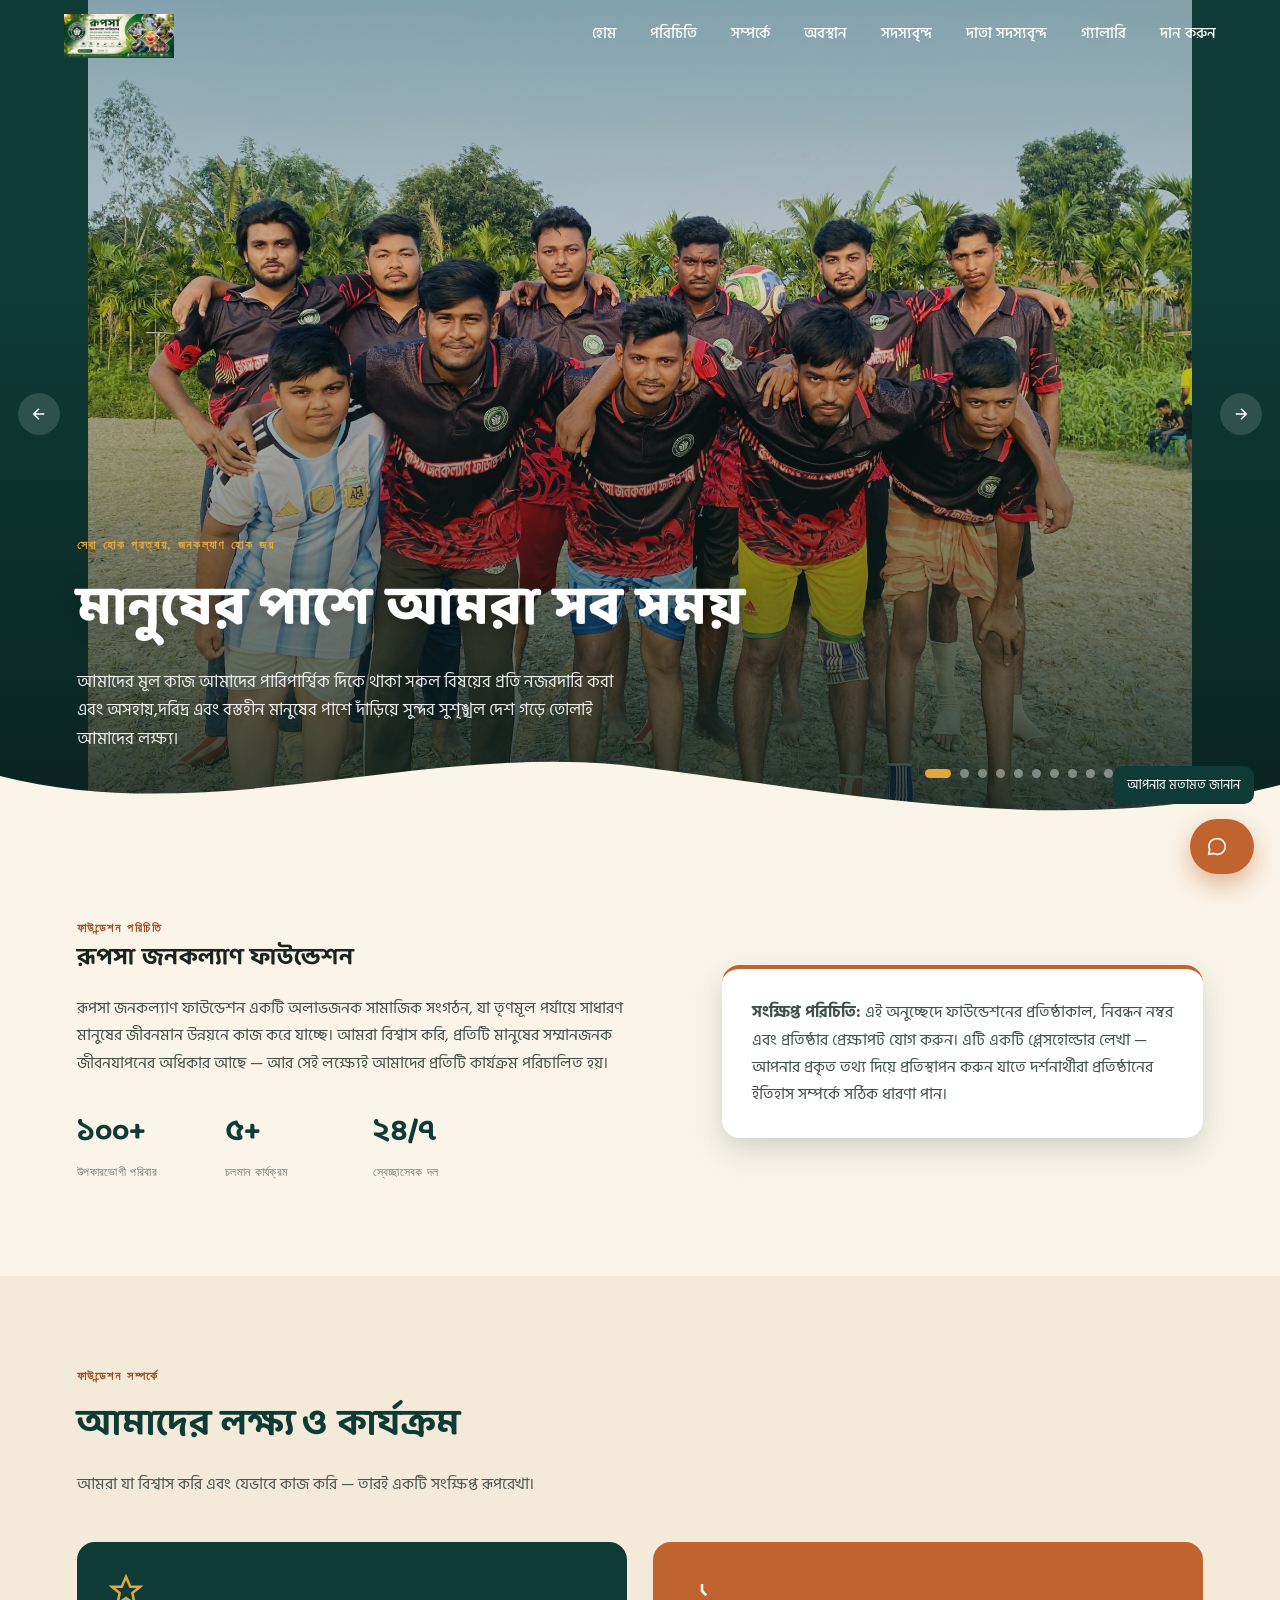
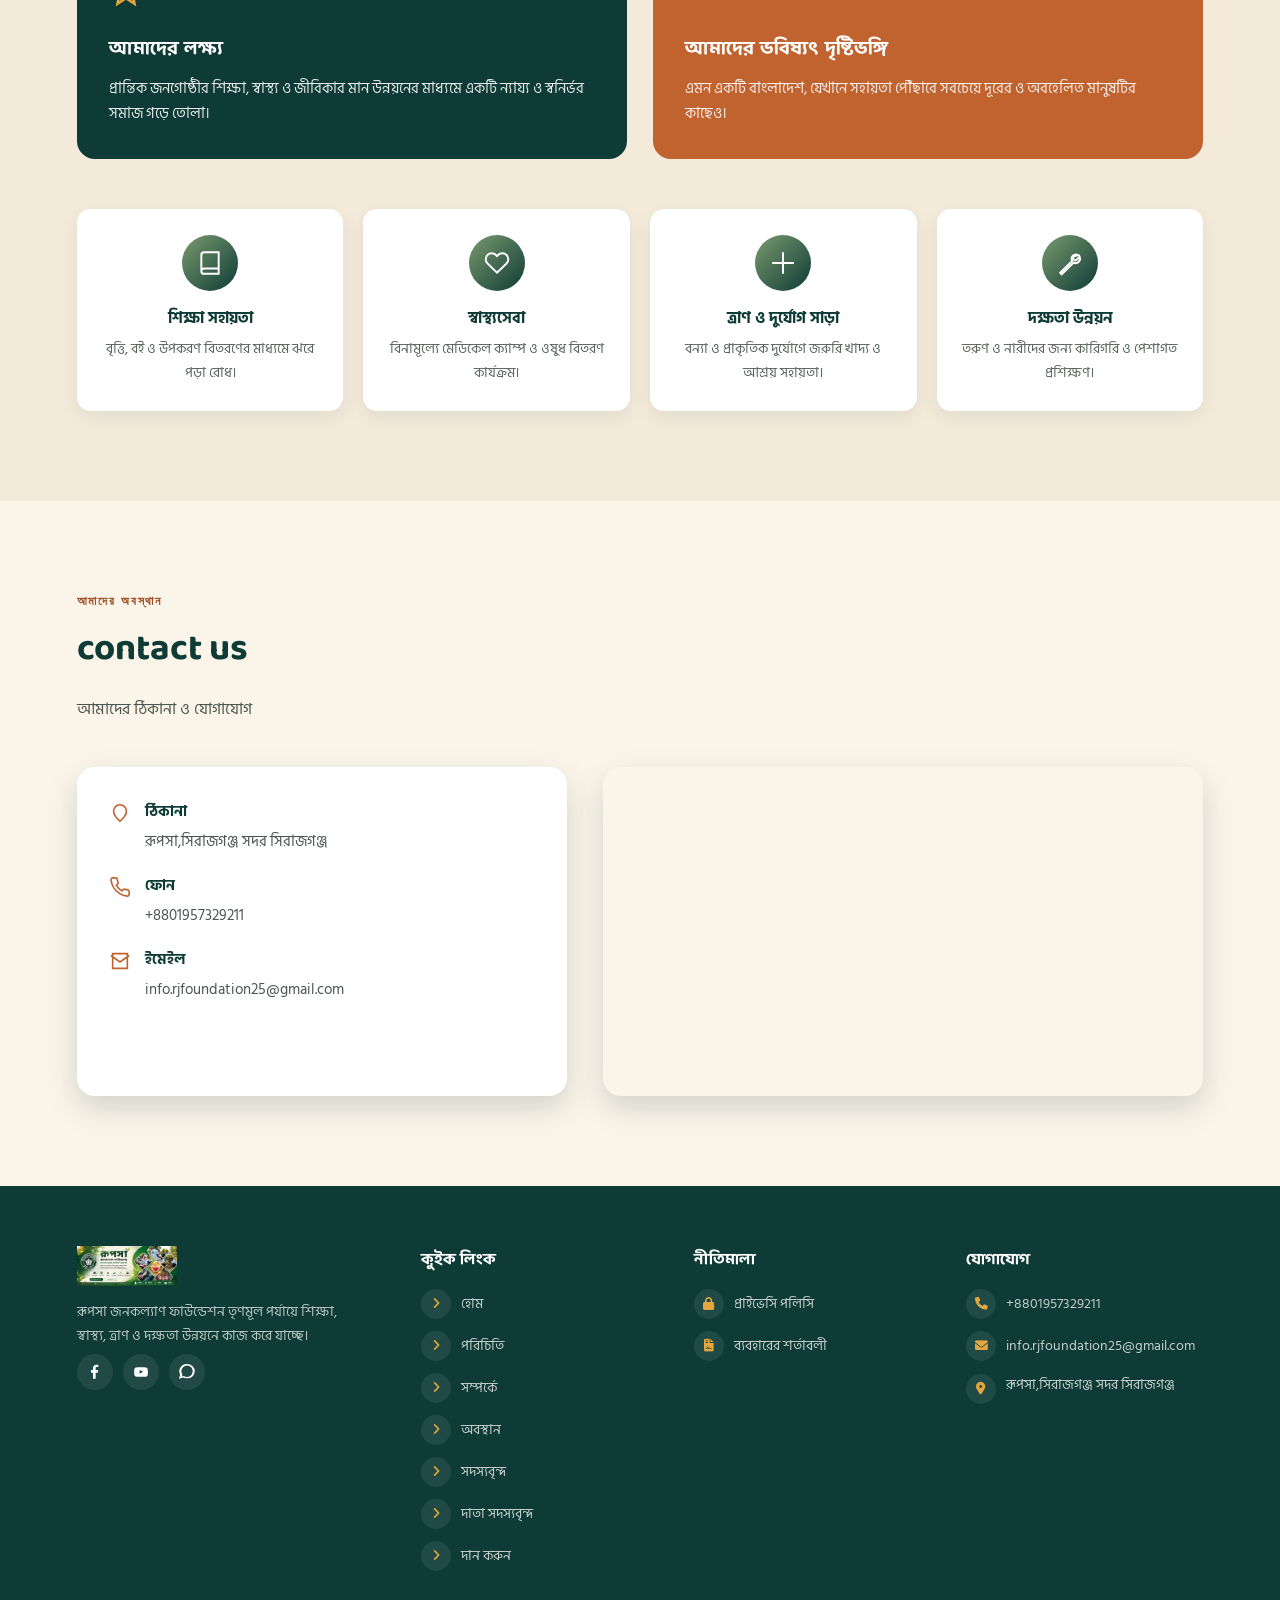
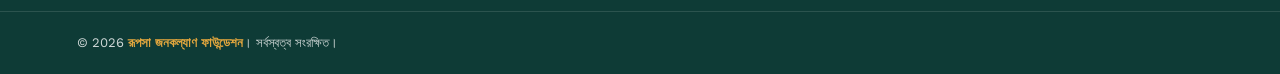
==== commit 92011415: "Update index.html" ====
--- a/index.html
+++ b/index.html
@@ -33,6 +33,7 @@
 <link rel="stylesheet" href="css/member.css">
 <link rel="stylesheet" href="css/gallery.css">
 <link rel="stylesheet" href="css/donors.css">
+<link rel="stylesheet" href="css/registration.css">
 <link rel="stylesheet" href="css/back-home.css">
 <link rel="stylesheet" href="https://cdnjs.cloudflare.com/ajax/libs/font-awesome/6.0.0/css/all.min.css">
 </head>
@@ -48,6 +49,7 @@
 <div id="member-root" hidden></div>
 <div id="gallery-root" hidden></div>
 <div id="donors-root" hidden></div>
+<div id="registration-root" hidden></div>
 <div id="footer-root"></div>
 <div id="feedback-root"></div>
 
@@ -69,6 +71,8 @@
 <script src="js/gallery-scroll.js"></script>
 <script src="js/donors-data.js"></script>
 <script src="js/donors.js"></script>
+<script src="js/registration-data.js"></script>
+<script src="js/registration.js"></script>
 <script src="js/footer.js"></script>
 <script src="js/feedback.js"></script>
 <script src="js/router.js"></script>
--- a/css/donors.css
+++ b/css/donors.css
@@ -199,31 +199,6 @@
   box-shadow: 0 18px 36px -10px rgba(199, 132, 28, 0.6);
 }
 
-/* ---------- স্ক্রল টু টপ ---------- */
-.donors-page .donors-scroll-top {
-  position: fixed;
-  right: 22px;
-  bottom: 22px;
-  width: 46px;
-  height: 46px;
-  border: none;
-  border-radius: 50%;
-  background: var(--teal);
-  color: #fff;
-  display: flex;
-  align-items: center;
-  justify-content: center;
-  cursor: pointer;
-  z-index: 55;
-  opacity: 0;
-  visibility: hidden;
-  transform: translateY(10px);
-  box-shadow: 0 10px 24px -8px rgba(14, 59, 54, 0.45);
-  transition: opacity 0.3s ease, transform 0.3s ease, visibility 0.3s ease;
-}
-.donors-page .donors-scroll-top.show { opacity: 1; visibility: visible; transform: translateY(0); }
-.donors-page .donors-scroll-top:hover { background: var(--teal-deep); }
-
 @media (max-width: 480px) {
   .donors-page .donors-header { padding: 44px 16px 84px; }
   .donors-page .donors-container { margin-top: -44px; }
--- a/css/registration.css
+++ b/css/registration.css
@@ -0,0 +1,379 @@
+/* ==========================================================================
+   রূপসা জনকল্যাণ ফাউন্ডেশন — সদস্য আবেদন ফরম পেজ
+   .registration-page এর ভেতরেই সব স্টাইল আটকে রাখা হয়েছে, donate/donors পেজের
+   মতোই একই ওয়ার্ম কালার প্যালেট ও টাইপোগ্রাফি ব্যবহার করা হয়েছে
+   ========================================================================== */
+@import url('https://fonts.googleapis.com/css2?family=Fraunces:opsz,wght@9..144,500;9..144,600;9..144,700&display=swap');
+
+.registration-page {
+  --cream: #FBF5E9;
+  --card: #FFFFFF;
+  --ink: #22302B;
+  --ink-soft: #5B6B62;
+  --teal: #0E5F52;
+  --teal-deep: #0A4A40;
+  --marigold: #E4A335;
+  --marigold-deep: #C7841C;
+  --terracotta: #C1502E;
+  --line: rgba(34, 48, 43, 0.1);
+
+  --font-display: 'Fraunces', 'Hind Siliguri', serif;
+  --font-body: 'Hind Siliguri', sans-serif;
+  --radius-lg: 22px;
+  --radius-sm: 10px;
+  --shadow-card: 0 20px 45px -18px rgba(14, 95, 82, 0.28);
+
+  position: relative;
+  margin: 0;
+  padding-top: 130px;
+  padding-bottom: 70px;
+  background: var(--cream);
+  color: var(--ink);
+  min-height: 100vh;
+  font-family: var(--font-body);
+  -webkit-font-smoothing: antialiased;
+}
+@media (max-width: 520px) { .registration-page { padding-top: 105px; } }
+
+.registration-page * { box-sizing: border-box; }
+.registration-page h1, .registration-page h2, .registration-page h4 { font-family: var(--font-display); margin: 0; }
+.registration-page p { margin: 0; }
+.registration-page label { font-family: var(--font-body); }
+
+/* ---------- হেডার ---------- */
+.registration-page .reg-header {
+  text-align: center;
+  padding: 8px 20px 30px;
+}
+.registration-page .reg-header-icon {
+  width: 68px;
+  height: 68px;
+  margin: 0 auto 14px;
+  border-radius: 50%;
+  background: linear-gradient(135deg, var(--teal-deep), var(--teal));
+  color: #fff;
+  display: flex;
+  align-items: center;
+  justify-content: center;
+  font-size: 1.6rem;
+  box-shadow: var(--shadow-card);
+}
+.registration-page .reg-header h1 { font-size: clamp(1.4rem, 4vw, 1.9rem); color: var(--teal-deep); }
+.registration-page .reg-header h2 { font-size: 1.05rem; font-weight: 600; color: var(--ink); margin-top: 6px; }
+.registration-page .reg-tagline { font-style: italic; color: var(--ink-soft); margin-top: 8px; }
+.registration-page .reg-live-badge {
+  display: inline-flex;
+  align-items: center;
+  gap: 8px;
+  margin-top: 16px;
+  padding: 7px 16px;
+  background: rgba(14, 95, 82, 0.08);
+  border-radius: 100px;
+  font-size: 0.72rem;
+  font-weight: 700;
+  letter-spacing: 1.5px;
+  color: var(--teal-deep);
+}
+.registration-page .reg-live-badge .pulse {
+  width: 8px; height: 8px; border-radius: 50%;
+  background: var(--marigold);
+  box-shadow: 0 0 0 0 rgba(228, 163, 53, 0.6);
+  animation: reg-pulse 1.6s infinite;
+}
+@keyframes reg-pulse {
+  0% { box-shadow: 0 0 0 0 rgba(228, 163, 53, 0.55); }
+  70% { box-shadow: 0 0 0 8px rgba(228, 163, 53, 0); }
+  100% { box-shadow: 0 0 0 0 rgba(228, 163, 53, 0); }
+}
+
+/* ---------- কার্ড ---------- */
+.registration-page .reg-container { max-width: 800px; margin: 0 auto; padding: 0 18px; }
+.registration-page .reg-card {
+  background: var(--card);
+  border: 1px solid var(--line);
+  border-radius: var(--radius-lg);
+  box-shadow: var(--shadow-card);
+  padding: 28px 22px 32px;
+}
+@media (min-width: 640px) { .registration-page .reg-card { padding: 40px 44px 44px; } }
+
+/* ---------- স্টেপার (ডেস্কটপ) ---------- */
+.registration-page .reg-stepper {
+  display: none;
+  position: relative;
+  justify-content: space-between;
+  align-items: flex-start;
+  margin-bottom: 34px;
+}
+@media (min-width: 720px) { .registration-page .reg-stepper { display: flex; } }
+
+.registration-page .reg-stepper-line {
+  position: absolute;
+  top: 19px; left: 0; right: 0;
+  height: 3px;
+  background: var(--line);
+  border-radius: 3px;
+  z-index: 0;
+}
+.registration-page .reg-stepper-line-fill {
+  height: 100%;
+  width: 0%;
+  background: var(--teal);
+  border-radius: 3px;
+  transition: width 0.4s ease;
+}
+.registration-page .reg-step {
+  position: relative;
+  z-index: 1;
+  display: flex;
+  flex-direction: column;
+  align-items: center;
+  gap: 8px;
+  width: 70px;
+  cursor: pointer;
+  background: none;
+  border: none;
+}
+.registration-page .reg-step-circle {
+  width: 40px; height: 40px;
+  border-radius: 50%;
+  background: var(--card);
+  border: 2px solid var(--line);
+  color: var(--ink-soft);
+  display: flex; align-items: center; justify-content: center;
+  font-weight: 700;
+  transition: all 0.3s ease;
+}
+.registration-page .reg-step-label {
+  font-size: 0.7rem;
+  font-weight: 600;
+  color: var(--ink-soft);
+  text-align: center;
+}
+.registration-page .reg-step.active .reg-step-circle {
+  background: var(--teal);
+  border-color: var(--teal);
+  color: #fff;
+  box-shadow: 0 0 0 5px rgba(14, 95, 82, 0.15);
+}
+.registration-page .reg-step.active .reg-step-label { color: var(--teal-deep); }
+.registration-page .reg-step.completed .reg-step-circle {
+  background: var(--teal-deep);
+  border-color: var(--teal-deep);
+  color: #fff;
+}
+.registration-page .reg-step.completed .reg-step-label { color: var(--teal-deep); }
+
+/* ---------- স্টেপার (মোবাইল) ---------- */
+.registration-page .reg-stepper-mobile { margin-bottom: 28px; }
+@media (min-width: 720px) { .registration-page .reg-stepper-mobile { display: none; } }
+.registration-page .reg-stepper-mobile-top {
+  display: flex;
+  justify-content: space-between;
+  font-size: 0.82rem;
+  font-weight: 600;
+  color: var(--teal-deep);
+  margin-bottom: 8px;
+}
+.registration-page .reg-mob-progress {
+  height: 6px;
+  background: var(--line);
+  border-radius: 4px;
+  overflow: hidden;
+}
+.registration-page .reg-mob-progress-fill {
+  height: 100%;
+  width: 0%;
+  background: var(--teal);
+  transition: width 0.4s ease;
+}
+
+/* ---------- ফর্ম সেকশন ---------- */
+.registration-page .reg-section { min-height: 260px; }
+.registration-page .reg-section.slide-right { animation: reg-slide-right 0.35s ease; }
+.registration-page .reg-section.slide-left { animation: reg-slide-left 0.35s ease; }
+@keyframes reg-slide-right { from { opacity: 0; transform: translateX(24px); } to { opacity: 1; transform: translateX(0); } }
+@keyframes reg-slide-left { from { opacity: 0; transform: translateX(-24px); } to { opacity: 1; transform: translateX(0); } }
+
+.registration-page .reg-section-head {
+  display: flex;
+  align-items: center;
+  gap: 14px;
+  margin-bottom: 22px;
+  padding-bottom: 16px;
+  border-bottom: 2px solid var(--cream);
+}
+.registration-page .reg-section-icon {
+  width: 46px; height: 46px;
+  border-radius: 14px;
+  background: rgba(14, 95, 82, 0.08);
+  color: var(--teal);
+  display: flex; align-items: center; justify-content: center;
+  font-size: 1.15rem;
+  flex-shrink: 0;
+}
+.registration-page .reg-section-head h2 { font-size: 1.25rem; color: var(--ink); }
+.registration-page .reg-section-head p { font-size: 0.85rem; color: var(--ink-soft); margin-top: 3px; }
+
+.registration-page .field-grid {
+  display: grid;
+  grid-template-columns: 1fr;
+  gap: 16px;
+}
+@media (min-width: 560px) { .registration-page .field-grid { grid-template-columns: 1fr 1fr; } }
+.registration-page .field-group.full { grid-column: 1 / -1; }
+
+.registration-page .field-group label {
+  display: block;
+  font-size: 0.85rem;
+  font-weight: 600;
+  color: var(--ink);
+  margin-bottom: 7px;
+}
+.registration-page .field-group .req { color: var(--terracotta); }
+
+.registration-page .form-input {
+  width: 100%;
+  padding: 12px 14px;
+  background: var(--cream);
+  border: 1.5px solid var(--line);
+  border-radius: var(--radius-sm);
+  color: var(--ink);
+  font-family: var(--font-body);
+  font-size: 14px;
+  transition: border-color 0.2s ease, box-shadow 0.2s ease;
+}
+.registration-page textarea.form-input { resize: none; }
+.registration-page .form-input::placeholder { color: var(--ink-soft); opacity: 0.8; }
+.registration-page .form-input:focus {
+  border-color: var(--teal);
+  box-shadow: 0 0 0 3px rgba(14, 95, 82, 0.15);
+  outline: none;
+  background: var(--card);
+}
+.registration-page .form-input.invalid-signal { border-color: var(--terracotta); }
+.registration-page .error-hint { color: var(--terracotta); font-size: 11.5px; margin-top: 5px; min-height: 14px; }
+
+/* ---------- রিভিউ (নিশ্চিতকরণ ধাপ) ---------- */
+.registration-page .reg-review { display: flex; flex-direction: column; gap: 14px; margin-bottom: 22px; }
+.registration-page .reg-review-block {
+  background: var(--cream);
+  border: 1px solid var(--line);
+  border-radius: var(--radius-sm);
+  padding: 14px 16px;
+}
+.registration-page .reg-review-block h4 {
+  font-size: 0.78rem;
+  text-transform: uppercase;
+  letter-spacing: 0.5px;
+  color: var(--teal);
+  display: flex; align-items: center; gap: 6px;
+  margin-bottom: 10px;
+}
+.registration-page .reg-review-row {
+  display: flex;
+  justify-content: space-between;
+  gap: 10px;
+  font-size: 0.85rem;
+  padding: 5px 0;
+  border-bottom: 1px dashed var(--line);
+}
+.registration-page .reg-review-row:last-child { border-bottom: none; }
+.registration-page .reg-review-row span { color: var(--ink-soft); flex-shrink: 0; }
+.registration-page .reg-review-row strong { color: var(--ink); font-weight: 600; text-align: right; }
+.registration-page .reg-review-row .empty { color: var(--ink-soft); font-style: italic; font-weight: 400; }
+
+.registration-page .agree-row {
+  display: flex;
+  align-items: flex-start;
+  gap: 12px;
+  cursor: pointer;
+  padding: 16px;
+  background: var(--cream);
+  border: 1px solid var(--line);
+  border-radius: var(--radius-sm);
+}
+.registration-page .agree-row input {
+  width: 20px; height: 20px;
+  margin-top: 2px;
+  accent-color: var(--teal);
+  flex-shrink: 0;
+}
+.registration-page .agree-row span { font-size: 0.88rem; color: var(--ink); line-height: 1.6; }
+
+/* ---------- নেভিগেশন বাটন ---------- */
+.registration-page .reg-nav {
+  display: flex;
+  flex-wrap: wrap;
+  gap: 12px;
+  margin-top: 30px;
+  padding-top: 22px;
+  border-top: 1px solid var(--line);
+}
+.registration-page .reg-btn {
+  padding: 13px 26px;
+  border-radius: var(--radius-sm);
+  font-weight: 700;
+  font-size: 14px;
+  cursor: pointer;
+  display: inline-flex;
+  align-items: center;
+  justify-content: center;
+  gap: 9px;
+  border: none;
+  transition: transform 0.2s ease, background 0.2s ease, box-shadow 0.2s ease;
+}
+.registration-page .reg-btn-primary {
+  margin-left: auto;
+  background: var(--teal);
+  color: var(--cream);
+  box-shadow: 0 10px 24px -10px rgba(14, 95, 82, 0.55);
+}
+.registration-page .reg-btn-primary:hover { background: var(--teal-deep); transform: translateY(-1px); }
+.registration-page .reg-btn-primary:disabled { opacity: 0.7; cursor: progress; transform: none; }
+.registration-page .reg-btn-ghost {
+  background: var(--card);
+  color: var(--ink-soft);
+  border: 1.5px solid var(--line);
+}
+.registration-page .reg-btn-ghost:hover { border-color: var(--teal); color: var(--teal); }
+
+.registration-page .reg-spinner {
+  display: none;
+  width: 15px; height: 15px;
+  border: 2.5px solid rgba(251, 245, 233, 0.35);
+  border-top-color: var(--cream);
+  border-radius: 50%;
+  animation: reg-spin 0.8s linear infinite;
+}
+.registration-page .reg-spinner.show { display: block; }
+@keyframes reg-spin { to { transform: rotate(360deg); } }
+
+/* ---------- টোস্ট ---------- */
+.registration-page .reg-toast {
+  position: fixed;
+  top: 18px;
+  left: 50%;
+  transform: translateX(-50%) translateY(-30px);
+  opacity: 0;
+  visibility: hidden;
+  z-index: 200;
+  background: var(--teal);
+  color: var(--cream);
+  padding: 13px 24px;
+  border-radius: 100px;
+  font-size: 0.88rem;
+  font-weight: 600;
+  box-shadow: 0 15px 35px -10px rgba(14, 59, 54, 0.4);
+  transition: all 0.35s ease;
+  max-width: 90vw;
+  text-align: center;
+}
+.registration-page .reg-toast.show { opacity: 1; visibility: visible; transform: translateX(-50%) translateY(0); }
+.registration-page .reg-toast.error { background: var(--terracotta); }
+
+@media (max-width: 480px) {
+  .registration-page .reg-card { padding: 24px 16px 28px; }
+  .registration-page .reg-btn { width: 100%; }
+  .registration-page .reg-btn-primary { margin-left: 0; }
+}
